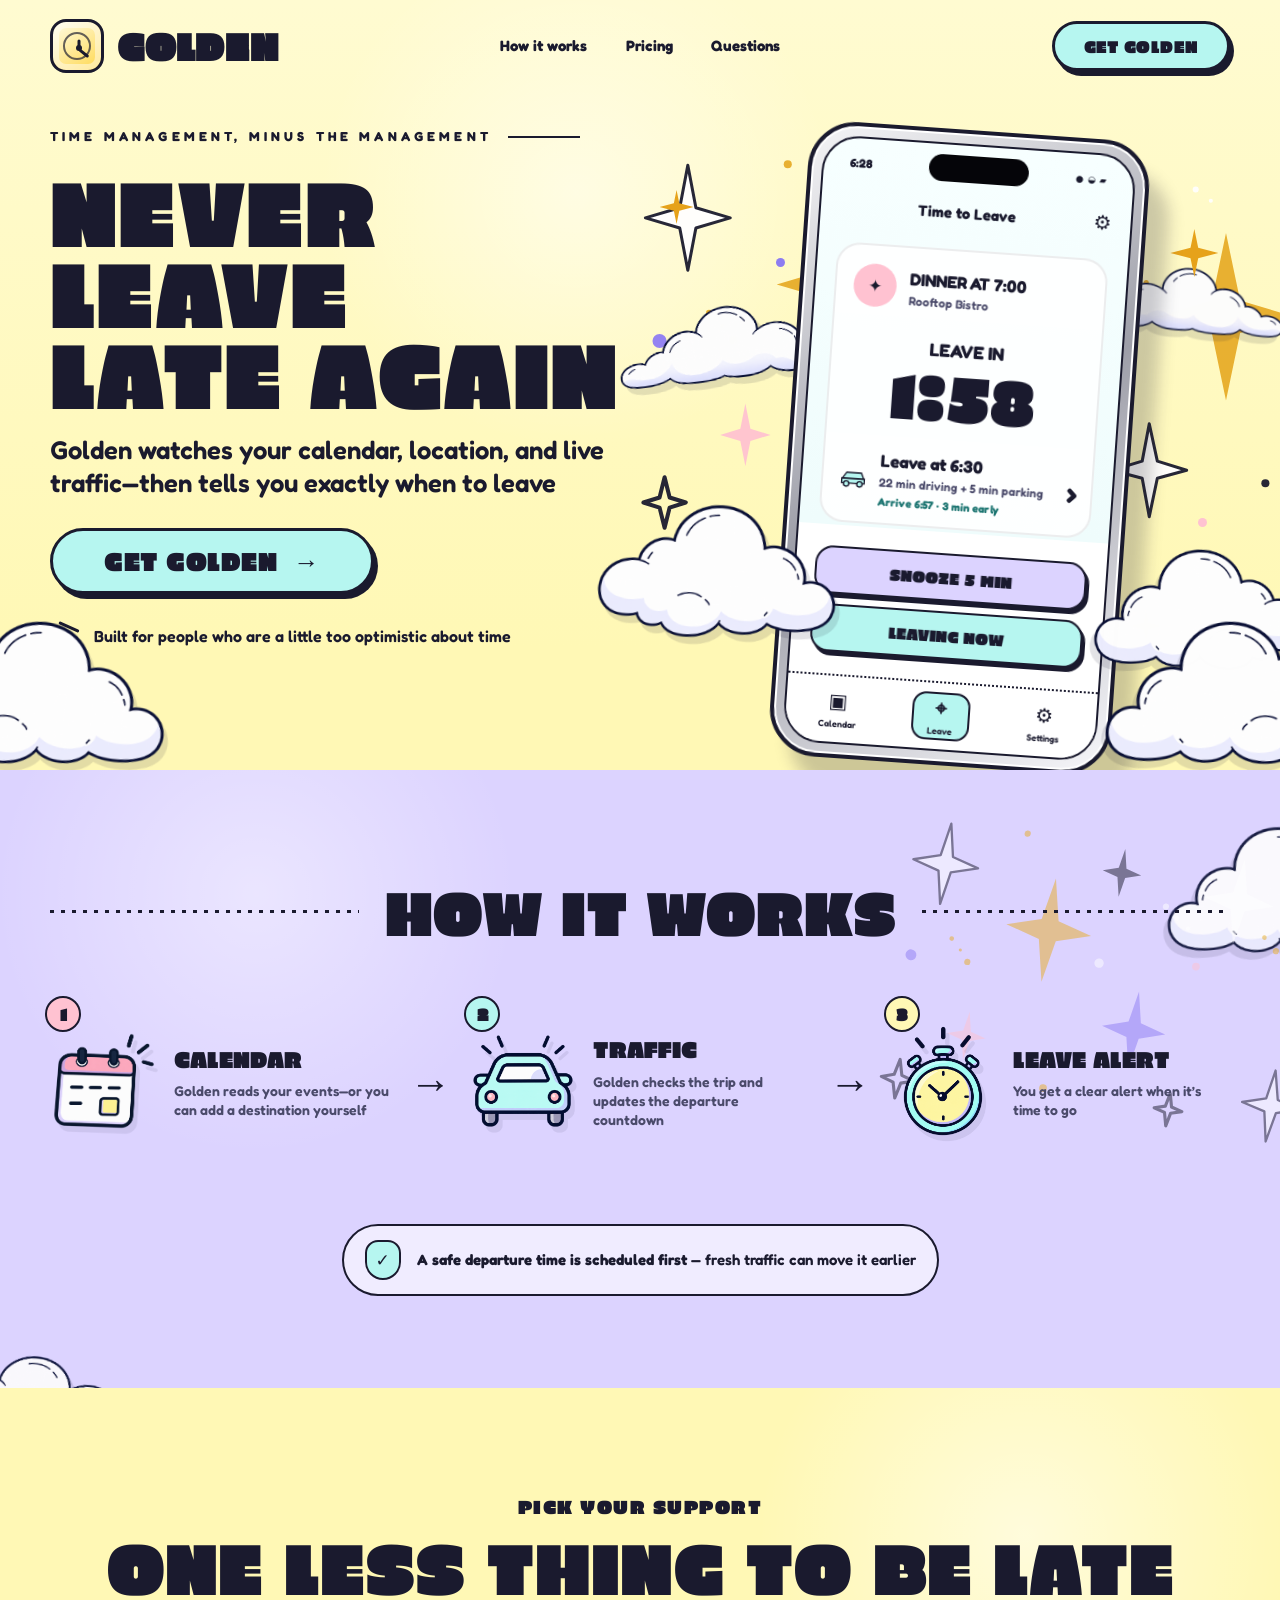
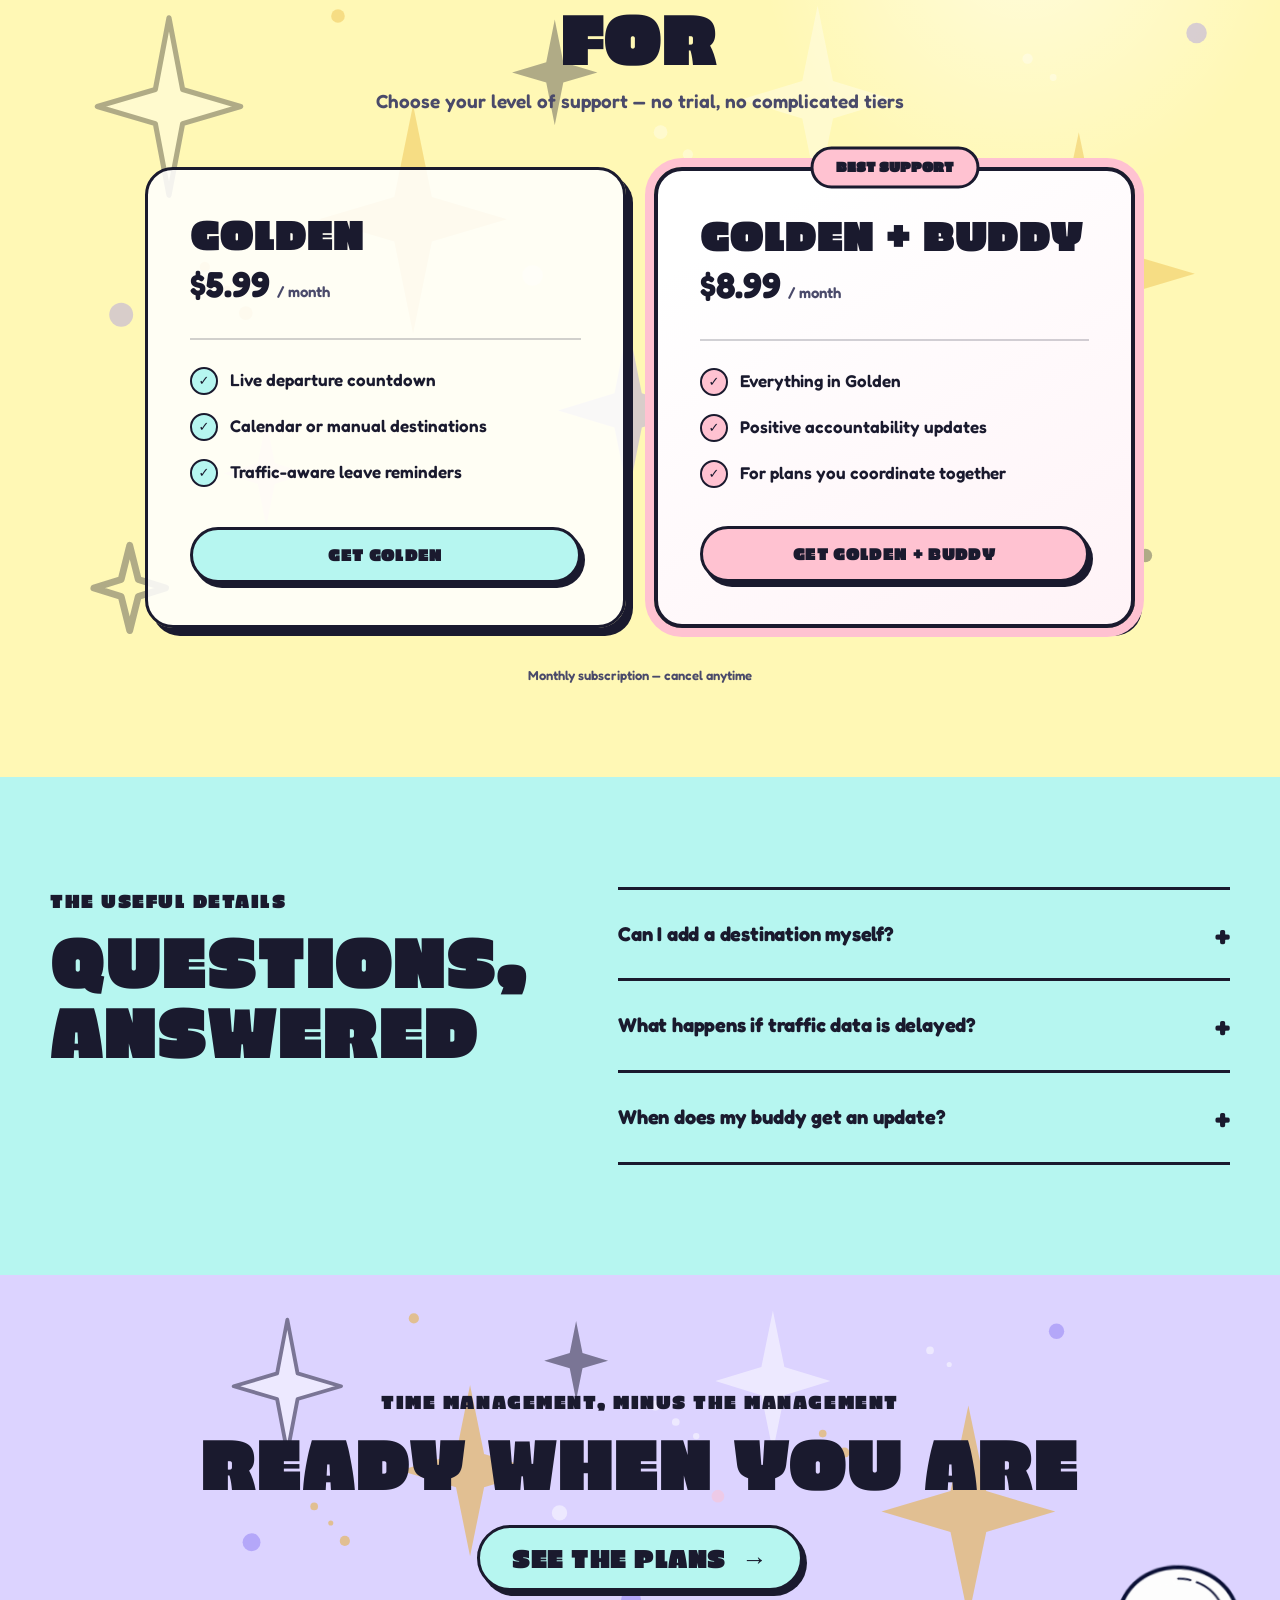
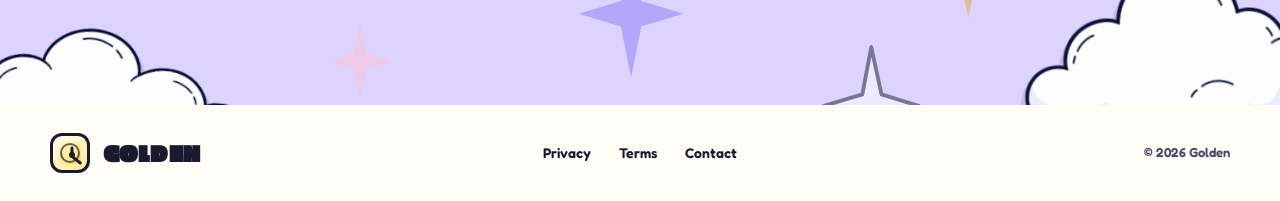
==== golden/index.html @ fe2db20f "Add demonstrative arrival estimates" ====
<!doctype html>
<html lang="en">
  <head>
    <meta charset="UTF-8" />
    <meta name="viewport" content="width=device-width, initial-scale=1" />
    <meta
      name="description"
      content="Golden watches your calendar, location, and live traffic—then tells you exactly when to leave"
    />
    <meta name="theme-color" content="#fff8b5" />
    <meta property="og:title" content="Golden — Never leave late again" />
    <meta
      property="og:description"
      content="A live departure countdown for people who are a little too optimistic about time"
    />
    <title>Golden — Never leave late again</title>

    <link rel="preconnect" href="https://fonts.googleapis.com" />
    <link rel="preconnect" href="https://fonts.gstatic.com" crossorigin />
    <link
      href="https://fonts.googleapis.com/css2?family=Erica+One&amp;family=Fredoka:wght@500;600;700&amp;display=swap"
      rel="stylesheet"
    />
    <link rel="stylesheet" href="styles.css?v=7" />
  </head>

  <body>
    <a class="skip-link" href="#main">Skip to content</a>

    <header class="hero" id="top">
      <nav class="nav shell" aria-label="Primary navigation">
        <a class="brand" href="#top" aria-label="Golden home">
          <span class="brand-mark" aria-hidden="true">
            <span class="brand-hand brand-hand--hour"></span>
            <span class="brand-hand brand-hand--minute"></span>
            <span class="brand-pin"></span>
          </span>
          <span>Golden</span>
        </a>

        <div class="nav-links">
          <a href="#how">How it works</a>
          <a href="#pricing">Pricing</a>
          <a href="#questions">Questions</a>
        </div>

        <a class="button button--small button--mint" href="#pricing">Get Golden</a>
      </nav>

      <div class="hero-layout shell">
        <div class="hero-copy">
          <p class="eyebrow"><span>Time management, minus the management</span></p>
          <h1>Never leave<br />late again</h1>
          <p class="hero-deck">
            Golden watches your calendar, location, and live traffic—then tells you exactly when to leave
          </p>
          <a class="button button--hero button--mint" href="#pricing">
            Get Golden <span aria-hidden="true">→</span>
          </a>
          <p class="hero-note">
            Built for people who are a little too optimistic about time
          </p>
        </div>

        <div class="phone-stage" aria-label="Golden departure countdown preview">
          <img class="sparkle-art sparkle-art--hero" src="assets/golden-sparkles.svg" alt="" aria-hidden="true" />
          <span class="spark spark--one" aria-hidden="true"></span>
          <span class="spark spark--two" aria-hidden="true"></span>
          <span class="spark spark--three" aria-hidden="true"></span>
          <span class="spark spark--four" aria-hidden="true"></span>
          <span class="dot dot--one" aria-hidden="true"></span>
          <span class="dot dot--two" aria-hidden="true"></span>

          <img class="cloud-art cloud-art--behind-left" src="assets/mock-cloud-wide.png" alt="" aria-hidden="true" />
          <img class="cloud-art cloud-art--behind-right" src="assets/mock-cloud-wide.png" alt="" aria-hidden="true" />

          <div class="phone">
            <div class="phone-float">
              <div class="phone-shell">
              <div class="phone-screen">
                <div class="dynamic-island" aria-hidden="true"></div>
                <div class="status-row">
                  <span>6:28</span>
                  <span class="status-icons" aria-hidden="true">● ◒ ▰</span>
                </div>
                <div class="app-title-row">
                  <span></span>
                  <strong>Time to Leave</strong>
                  <span class="gear" aria-hidden="true">⚙</span>
                </div>

                <div class="event-row">
                  <span class="event-icon" aria-hidden="true">✦</span>
                  <span>
                    <strong>Dinner at 7:00</strong>
                    <small>Rooftop Bistro</small>
                  </span>
                </div>

                <div class="countdown">
                  <span>Leave in</span>
                  <strong data-countdown aria-label="2 minutes remaining">2:00</strong>
                </div>

                <div class="traffic-row">
                  <svg viewBox="0 0 48 32" aria-hidden="true">
                    <path d="M8 18h32l-4-9H14l-6 9Z" />
                    <path d="M7 18h34v7H7z" />
                    <circle cx="14" cy="26" r="4" />
                    <circle cx="34" cy="26" r="4" />
                  </svg>
                  <span>
                    <strong>Leave at 6:30</strong>
                    <small>22 min driving + 5 min parking</small>
                    <em>Arrive 6:57 · 3 min early</em>
                  </span>
                  <b aria-hidden="true">›</b>
                </div>

                <button class="phone-action phone-action--lavender" type="button">Snooze 5 min</button>
                <button class="phone-action phone-action--mint" type="button">Leaving now</button>

                <div class="app-tabs" aria-hidden="true">
                  <span>▣<small>Calendar</small></span>
                  <span class="active">⌖<small>Leave</small></span>
                  <span>⚙<small>Settings</small></span>
                </div>
              </div>
            </div>
            </div>
          </div>

          <img class="cloud-art cloud-art--front-left" src="assets/mock-cloud-puffy.png" alt="" aria-hidden="true" />
          <img class="cloud-art cloud-art--front-right" src="assets/mock-cloud-puffy.png" alt="" aria-hidden="true" />
        </div>
      </div>

      <img class="cloud-art cloud-art--hero-edge-left" src="assets/mock-cloud-puffy.png" alt="" aria-hidden="true" />
      <img class="cloud-art cloud-art--hero-edge-right" src="assets/mock-cloud-puffy.png" alt="" aria-hidden="true" />
      <img class="cloud-bank cloud-bank--hero" src="assets/mock-cloud-bank.png" alt="" aria-hidden="true" />
    </header>

    <main id="main">
      <section class="how" id="how" aria-labelledby="how-title">
        <img class="sparkle-art sparkle-art--how" src="assets/golden-sparkles.svg" alt="" aria-hidden="true" />
        <img class="cloud-art cloud-art--how-left" src="assets/mock-cloud-wide.png" alt="" aria-hidden="true" />
        <img class="cloud-art cloud-art--how-right" src="assets/mock-cloud-puffy.png" alt="" aria-hidden="true" />
        <div class="shell">
          <div class="section-heading">
            <span class="rule"></span>
            <h2 id="how-title">How it works</h2>
            <span class="rule"></span>
          </div>

          <div class="timeline">
            <article class="timeline-step">
              <span class="step-number step-number--pink">1</span>
              <img class="step-icon" src="assets/how-calendar.png" alt="" aria-hidden="true" />
              <div>
                <h3>Calendar</h3>
                <p>Golden reads your events—or you can add a destination yourself</p>
              </div>
            </article>

            <span class="timeline-arrow" aria-hidden="true">→</span>

            <article class="timeline-step">
              <span class="step-number step-number--mint">2</span>
              <img class="step-icon" src="assets/how-traffic.png" alt="" aria-hidden="true" />
              <div>
                <h3>Traffic</h3>
                <p>Golden checks the trip and updates the departure countdown</p>
              </div>
            </article>

            <span class="timeline-arrow" aria-hidden="true">→</span>

            <article class="timeline-step">
              <span class="step-number step-number--yellow">3</span>
              <img class="step-icon" src="assets/how-leave-alert.png" alt="" aria-hidden="true" />
              <div>
                <h3>Leave alert</h3>
                <p>You get a clear alert when it’s time to go</p>
              </div>
            </article>
          </div>

          <div class="safety-note">
            <span class="shield" aria-hidden="true">✓</span>
            <p><strong>A safe departure time is scheduled first</strong> — fresh traffic can move it earlier</p>
          </div>
        </div>
      </section>

      <section class="pricing" id="pricing" aria-labelledby="pricing-title">
        <img class="sparkle-art sparkle-art--pricing" src="assets/golden-sparkles.svg" alt="" aria-hidden="true" />
        <div class="shell">
          <p class="section-kicker">Pick your support</p>
          <h2 id="pricing-title">One less thing to be late for</h2>
          <p class="pricing-intro">Choose your level of support — no trial, no complicated tiers</p>

          <div class="plans">
            <article class="plan">
              <div>
                <p class="plan-name">Golden</p>
                <p class="plan-price"><strong>$5.99</strong><span>/ month</span></p>
              </div>
              <ul>
                <li><span>✓</span>Live departure countdown</li>
                <li><span>✓</span>Calendar or manual destinations</li>
                <li><span>✓</span>Traffic-aware leave reminders</li>
              </ul>
              <a
                class="button button--plan"
                href="https://pay.rev.cat/iuofkfysnglvqzpz/?package_id=golden_monthly&amp;hide_back_button=true"
                target="_blank"
                rel="noopener noreferrer"
              >Get Golden</a>
            </article>

            <article class="plan plan--buddy">
              <span class="plan-badge">Best support</span>
              <div>
                <p class="plan-name">Golden + Buddy</p>
                <p class="plan-price"><strong>$8.99</strong><span>/ month</span></p>
              </div>
              <ul>
                <li><span>✓</span>Everything in Golden</li>
                <li><span>✓</span>Positive accountability updates</li>
                <li><span>✓</span>For plans you coordinate together</li>
              </ul>
              <a
                class="button button--plan button--pink"
                href="https://pay.rev.cat/iuofkfysnglvqzpz/?package_id=buddy_monthly&amp;hide_back_button=true"
                target="_blank"
                rel="noopener noreferrer"
              >Get Golden + Buddy</a>
            </article>
          </div>

          <p class="billing-note">Monthly subscription — cancel anytime</p>
        </div>
      </section>

      <section class="questions" id="questions" aria-labelledby="questions-title">
        <div class="shell questions-layout">
          <div>
            <p class="section-kicker">The useful details</p>
            <h2 id="questions-title">Questions, answered</h2>
          </div>
          <div class="faq-list">
            <details>
              <summary>Can I add a destination myself?<span>+</span></summary>
              <p>Yes — use a calendar event or enter your next destination manually</p>
            </details>
            <details>
              <summary>What happens if traffic data is delayed?<span>+</span></summary>
              <p>Golden schedules a safe departure time first, then moves it earlier when fresher traffic calls for more time</p>
            </details>
            <details>
              <summary>When does my buddy get an update?<span>+</span></summary>
              <p>Buddy updates are designed for plans you’re coordinating together—not every solo trip on your calendar</p>
            </details>
          </div>
        </div>
      </section>

      <section class="final-cta" aria-labelledby="final-title">
        <img class="sparkle-art sparkle-art--cta" src="assets/golden-sparkles.svg" alt="" aria-hidden="true" />
        <img class="cloud-art cloud-art--cta-left" src="assets/mock-cloud-wide.png" alt="" aria-hidden="true" />
        <img class="cloud-art cloud-art--cta-right" src="assets/mock-cloud-puffy.png" alt="" aria-hidden="true" />
        <div class="shell final-cta-inner">
          <p class="section-kicker">Time management, minus the management</p>
          <h2 id="final-title">Ready when you are</h2>
          <a class="button button--hero button--mint" href="#pricing">See the plans <span aria-hidden="true">→</span></a>
        </div>
      </section>
    </main>

    <footer>
      <div class="shell footer-row">
        <a class="brand brand--footer" href="#top" aria-label="Golden home">
          <span class="brand-mark" aria-hidden="true">
            <span class="brand-hand brand-hand--hour"></span>
            <span class="brand-hand brand-hand--minute"></span>
            <span class="brand-pin"></span>
          </span>
          <span>Golden</span>
        </a>
        <div class="footer-links">
          <a href="https://golden-api-production-1f42.up.railway.app/privacy">Privacy</a>
          <a href="https://golden-api-production-1f42.up.railway.app/terms">Terms</a>
          <a href="mailto:hello@kijuki.com">Contact</a>
        </div>
        <p>© 2026 Golden</p>
      </div>
    </footer>
    <script>
      (() => {
        const countdown = document.querySelector("[data-countdown]")
        const reducedMotion = window.matchMedia("(prefers-reduced-motion: reduce)")

        if (!countdown) return

        let remainingSeconds = 120
        let countdownInterval

        const renderCountdown = () => {
          const minutes = Math.floor(remainingSeconds / 60)
          const seconds = remainingSeconds % 60
          countdown.textContent = `${minutes}:${String(seconds).padStart(2, "0")}`
          countdown.setAttribute("aria-label", `${minutes} minutes and ${seconds} seconds remaining`)
        }

        const tick = () => {
          remainingSeconds = remainingSeconds <= 112 ? 120 : remainingSeconds - 1
          countdown.classList.remove("is-ticking")
          renderCountdown()
          void countdown.offsetWidth
          countdown.classList.add("is-ticking")
        }

        const startCountdown = () => {
          window.clearInterval(countdownInterval)
          remainingSeconds = 120
          renderCountdown()
          if (!reducedMotion.matches) countdownInterval = window.setInterval(tick, 1000)
        }

        reducedMotion.addEventListener("change", startCountdown)
        document.addEventListener("visibilitychange", () => {
          if (!document.hidden) startCountdown()
        })
        startCountdown()
      })()
    </script>
  </body>
</html>
---- golden/styles.css ----
:root {
  --ink: #1a1a2e;
  --ink-soft: #4a4a6a;
  --yellow: #fff8b5;
  --lavender: #dcd3ff;
  --mint: #b6f6f0;
  --pink: #ffc2d1;
  --paper: #fffdf5;
  --white: #ffffff;
  --border: 3px solid var(--ink);
  --shadow: 7px 8px 0 var(--ink);
  --shadow-small: 4px 5px 0 var(--ink);
  --display: "Erica One", sans-serif;
  --body: "Fredoka", system-ui, -apple-system, BlinkMacSystemFont, "Segoe UI", sans-serif;
  --shell: min(1180px, calc(100% - 40px));
}

* {
  box-sizing: border-box;
}

html {
  scroll-behavior: smooth;
}

body {
  margin: 0;
  color: var(--ink);
  background: var(--paper);
  font-family: var(--body);
  font-size: 17px;
  font-weight: 600;
  line-height: 1.45;
  overflow-x: hidden;
}

a {
  color: inherit;
  text-decoration: none;
}

button,
a {
  -webkit-tap-highlight-color: transparent;
}

.shell {
  width: var(--shell);
  margin-inline: auto;
}

.skip-link {
  position: fixed;
  z-index: 100;
  top: 10px;
  left: 10px;
  padding: 10px 14px;
  border: var(--border);
  border-radius: 12px;
  background: var(--white);
  transform: translateY(-180%);
}

.skip-link:focus {
  transform: translateY(0);
}

.hero {
  position: relative;
  min-height: 760px;
  overflow: hidden;
  background:
    radial-gradient(circle at 45% 25%, rgba(255, 255, 255, 0.48), transparent 28%),
    linear-gradient(180deg, #fffbd1 0%, var(--yellow) 84%);
}

.nav {
  position: relative;
  z-index: 20;
  display: grid;
  grid-template-columns: 1fr auto 1fr;
  align-items: center;
  gap: 28px;
  min-height: 92px;
}

.brand {
  display: inline-flex;
  align-items: center;
  gap: 13px;
  width: fit-content;
  font-family: var(--display);
  font-size: clamp(25px, 3vw, 38px);
  line-height: 1;
  letter-spacing: 0.02em;
  text-transform: uppercase;
}

.brand-mark {
  position: relative;
  display: inline-block;
  width: 54px;
  height: 54px;
  flex: 0 0 auto;
  border: var(--border);
  border-radius: 16px;
  background: linear-gradient(145deg, #fffbe0 5%, #ffd954 95%);
  box-shadow: inset 0 0 0 6px rgba(255, 255, 255, 0.45);
}

.brand-mark::after {
  content: "";
  position: absolute;
  inset: 10px;
  border: 2px solid rgba(26, 26, 46, 0.68);
  border-radius: 50%;
}

.brand-hand {
  position: absolute;
  z-index: 2;
  left: 26px;
  top: 26px;
  height: 3px;
  border-radius: 999px;
  background: var(--ink);
  transform-origin: 0 50%;
}

.brand-hand--hour {
  width: 10px;
  transform: rotate(-90deg);
}

.brand-hand--minute {
  width: 12px;
  transform: rotate(38deg);
}

.brand-pin {
  position: absolute;
  z-index: 3;
  left: 23px;
  top: 23px;
  width: 6px;
  height: 6px;
  border-radius: 50%;
  background: var(--ink);
}

.nav-links {
  display: flex;
  gap: clamp(20px, 3vw, 42px);
  font-size: 15px;
  font-weight: 700;
}

.nav-links a {
  position: relative;
}

.nav-links a::after {
  content: "";
  position: absolute;
  left: 0;
  right: 100%;
  bottom: -5px;
  height: 3px;
  background: var(--ink);
  transition: right 180ms ease;
}

.nav-links a:hover::after,
.nav-links a:focus-visible::after {
  right: 0;
}

.nav > .button {
  justify-self: end;
}

.button {
  display: inline-flex;
  align-items: center;
  justify-content: center;
  gap: 16px;
  border: var(--border);
  border-radius: 999px;
  box-shadow: var(--shadow-small);
  font-family: var(--display);
  font-weight: 400;
  letter-spacing: 0.02em;
  line-height: 1;
  text-align: center;
  text-transform: uppercase;
  transition: transform 160ms ease, box-shadow 160ms ease;
}

.button span[aria-hidden="true"] {
  display: inline-block;
  transition: translate 180ms ease;
}

.button:hover,
.button:focus-visible {
  transform: translate(3px, 3px);
  box-shadow: 1px 2px 0 var(--ink);
}

.button:hover span[aria-hidden="true"],
.button:focus-visible span[aria-hidden="true"] {
  translate: 4px 0;
}

.button--small {
  min-width: 178px;
  min-height: 50px;
  padding: 12px 22px;
  font-size: 17px;
}

.button--hero {
  min-width: 324px;
  min-height: 66px;
  padding: 17px 32px;
  font-size: clamp(20px, 2vw, 27px);
}

.button--mint {
  background: var(--mint);
}

.hero-layout {
  position: relative;
  z-index: 5;
  display: grid;
  grid-template-columns: minmax(0, 0.94fr) minmax(430px, 0.96fr);
  align-items: center;
  gap: 28px;
  min-height: 620px;
  padding-block: 20px 88px;
}

.hero-copy {
  position: relative;
  z-index: 4;
  padding-bottom: 20px;
}

.eyebrow {
  display: flex;
  align-items: center;
  gap: 16px;
  margin: 0 0 23px;
  font-size: 13px;
  font-weight: 700;
  letter-spacing: 0.32em;
  text-transform: uppercase;
}

.eyebrow::after {
  content: "";
  width: 72px;
  height: 2px;
  background: var(--ink);
}

h1,
h2,
h3,
p {
  margin-top: 0;
}

h1,
h2,
.section-kicker,
.plan-name {
  font-family: var(--display);
  font-weight: 400;
  text-transform: uppercase;
}

h1 {
  max-width: 700px;
  margin-bottom: 22px;
  font-size: clamp(61px, 7.2vw, 102px);
  letter-spacing: 0.005em;
  line-height: 0.88;
}

.hero-deck {
  max-width: 560px;
  margin-bottom: 28px;
  font-size: clamp(19px, 2vw, 27px);
  line-height: 1.28;
}

.hero-note {
  position: relative;
  max-width: 460px;
  margin: 32px 0 0 44px;
  font-size: 16px;
  line-height: 1.3;
}

.hero-note::before,
.hero-note::after {
  content: "";
  position: absolute;
  left: -37px;
  width: 22px;
  height: 3px;
  border-radius: 999px;
  background: var(--ink);
  transform-origin: right center;
}

.hero-note::before {
  top: 4px;
  transform: rotate(24deg);
}

.hero-note::after {
  top: 17px;
  transform: rotate(-8deg);
}

.phone-stage {
  position: relative;
  align-self: stretch;
  min-height: 570px;
}

.cloud-art,
.sparkle-art {
  position: absolute;
  display: block;
  height: auto;
  pointer-events: none;
  user-select: none;
}

.cloud-art {
  z-index: 3;
  filter: drop-shadow(5px 7px 0 rgba(26, 26, 46, 0.12));
}

.sparkle-art {
  z-index: 2;
}

.sparkle-art--hero {
  inset: 18px -100px auto -45px;
  width: calc(100% + 145px);
  opacity: 0.94;
}

.cloud-art--behind-left {
  top: 170px;
  left: -7%;
  width: 235px;
  transform: rotate(-7deg);
  animation: cloud-sweep-left 10s cubic-bezier(0.45, 0, 0.55, 1) -1s infinite;
}

.cloud-art--behind-right {
  top: 135px;
  right: -11%;
  width: 205px;
  transform: scaleX(-1) rotate(-5deg);
  animation: cloud-sweep-right 12s cubic-bezier(0.45, 0, 0.55, 1) -6s infinite;
}

.cloud-art--front-left {
  z-index: 11;
  bottom: 18px;
  left: -12%;
  width: 280px;
  transform: rotate(4deg);
  animation: cloud-sweep-front-left 9s cubic-bezier(0.45, 0, 0.55, 1) -3s infinite;
}

.cloud-art--front-right {
  z-index: 11;
  right: -17%;
  bottom: -12px;
  width: 255px;
  transform: scaleX(-1) rotate(3deg);
  animation: cloud-sweep-front-right 11s cubic-bezier(0.45, 0, 0.55, 1) -8s infinite;
}

.cloud-art--hero-edge-left,
.cloud-art--hero-edge-right {
  z-index: 7;
  bottom: -24px;
  width: 305px;
}

.cloud-art--hero-edge-left {
  left: -115px;
  transform: rotate(6deg);
  animation: cloud-edge-in-left 13s cubic-bezier(0.45, 0, 0.55, 1) -4s infinite;
}

.cloud-art--hero-edge-right {
  right: -105px;
  transform: scaleX(-1) rotate(5deg);
  animation: cloud-edge-in-right 15s cubic-bezier(0.45, 0, 0.55, 1) -10s infinite;
}

.phone {
  --phone-scroll-rotate: -4deg;
  --phone-scroll-y: -52px;
  --phone-scroll-scale: 0.965;
  position: absolute;
  z-index: 8;
  top: 18px;
  left: 50%;
  width: 342px;
  transform: translateX(-44%) rotate(4deg);
}

.phone-float {
  transform-origin: 50% 55%;
}

.phone-shell {
  padding: 10px;
  border: 4px solid var(--ink);
  border-radius: 48px;
  background: linear-gradient(145deg, #f5f5f7, #9d9ea8 50%, #f7f7fa);
  box-shadow: inset 0 0 0 2px #fff, 22px 30px 16px rgba(26, 26, 46, 0.22);
}

.phone-screen {
  position: relative;
  min-height: 608px;
  overflow: hidden;
  border: 2px solid var(--ink);
  border-radius: 37px;
  background: linear-gradient(#f7ffff 0%, #effcfc 64%, #fff 64%);
  padding: 16px 19px 0;
}

.dynamic-island {
  position: absolute;
  z-index: 4;
  top: 10px;
  left: 50%;
  width: 100px;
  height: 27px;
  border-radius: 999px;
  background: #050509;
  transform: translateX(-50%);
}

.status-row,
.app-title-row,
.event-row,
.traffic-row,
.app-tabs {
  display: flex;
  align-items: center;
}

.status-row {
  justify-content: space-between;
  padding: 0 7px 20px;
  font-size: 12px;
  font-weight: 700;
}

.status-icons {
  font-size: 9px;
  letter-spacing: 1px;
}

.app-title-row {
  justify-content: space-between;
  padding-bottom: 22px;
  font-size: 15px;
}

.gear {
  font-size: 20px;
}

.event-row {
  gap: 13px;
  padding: 18px 17px 8px;
  border: 2px solid rgba(26, 26, 46, 0.08);
  border-bottom: 0;
  border-radius: 24px 24px 0 0;
  background: rgba(255, 255, 255, 0.88);
}

.event-icon {
  display: grid;
  width: 43px;
  height: 43px;
  flex: 0 0 auto;
  place-items: center;
  border-radius: 50%;
  background: var(--pink);
}

.event-row strong,
.event-row small,
.traffic-row strong,
.traffic-row small,
.traffic-row em {
  display: block;
}

.event-row strong {
  font-size: 17px;
  text-transform: uppercase;
}

.event-row small,
.traffic-row small {
  color: var(--ink-soft);
  font-size: 12px;
}

.traffic-row em {
  margin-top: 3px;
  color: #19736f;
  font-size: 11px;
  font-style: normal;
  font-weight: 700;
  letter-spacing: 0.01em;
}

.countdown {
  padding: 17px 18px 12px;
  border-inline: 2px solid rgba(26, 26, 46, 0.08);
  background: rgba(255, 255, 255, 0.88);
  text-align: center;
}

.countdown span,
.countdown strong {
  display: block;
  text-transform: uppercase;
}

.countdown span {
  font-size: 18px;
  font-weight: 700;
}

.countdown strong {
  font-family: var(--display);
  font-size: 65px;
  font-weight: 400;
  line-height: 1;
  font-variant-numeric: tabular-nums;
  transform-origin: center;
}

.traffic-row {
  gap: 10px;
  margin-bottom: 14px;
  padding: 13px 14px;
  border: 2px solid rgba(26, 26, 46, 0.08);
  border-top: 0;
  border-radius: 0 0 24px 24px;
  background: rgba(255, 255, 255, 0.88);
}

.traffic-row svg {
  width: 32px;
  fill: var(--mint);
  stroke: var(--ink);
  stroke-width: 2;
}

.traffic-row span {
  flex: 1;
}

.traffic-row b {
  font-size: 29px;
  line-height: 1;
}

.phone-action {
  width: 100%;
  min-height: 48px;
  margin-top: 10px;
  border: 2px solid var(--ink);
  border-radius: 18px;
  box-shadow: 3px 4px 0 var(--ink);
  color: var(--ink);
  font-family: var(--display);
  font-size: 16px;
  text-transform: uppercase;
}

.phone-action--lavender {
  background: var(--lavender);
}

.phone-action--mint {
  background: var(--mint);
}

.app-tabs {
  position: absolute;
  right: 0;
  bottom: 0;
  left: 0;
  justify-content: space-around;
  min-height: 68px;
  border-top: 2px dotted var(--ink);
  background: var(--white);
}

.app-tabs span {
  display: grid;
  min-width: 58px;
  min-height: 48px;
  place-items: center;
  border: 2px solid transparent;
  border-radius: 14px;
  font-size: 20px;
}

.app-tabs span.active {
  border-color: var(--ink);
  background: var(--mint);
}

.app-tabs small {
  display: block;
  font-size: 9px;
}

.cloud {
  --cloud-scale: 1;
  position: absolute;
  z-index: 3;
  width: calc(168px * var(--cloud-scale));
  height: calc(61px * var(--cloud-scale));
  border: var(--border);
  border-radius: 999px;
  background: var(--white);
  box-shadow: inset 0 -7px 0 rgba(220, 211, 255, 0.25);
}

.cloud::before,
.cloud::after {
  content: "";
  position: absolute;
  border: var(--border);
  border-bottom: 0;
  border-radius: 999px 999px 0 0;
  background: var(--white);
}

.cloud::before {
  left: 18%;
  top: -56%;
  width: 44%;
  height: 72%;
}

.cloud::after {
  right: 13%;
  top: -38%;
  width: 35%;
  height: 54%;
}

.cloud--behind-left {
  --cloud-scale: 0.84;
  top: 190px;
  left: 3%;
  transform: rotate(-4deg);
}

.cloud--behind-right {
  --cloud-scale: 0.72;
  top: 143px;
  right: -6%;
  transform: rotate(6deg);
}

.cloud--front-left {
  --cloud-scale: 1.17;
  z-index: 11;
  bottom: 50px;
  left: -10%;
  transform: rotate(3deg);
}

.cloud--front-right {
  --cloud-scale: 0.95;
  z-index: 11;
  right: -9%;
  bottom: 13px;
  transform: rotate(-4deg);
}

.spark {
  position: absolute;
  z-index: 4;
  width: 34px;
  aspect-ratio: 1;
  background: #e6a21a;
  clip-path: polygon(50% 0, 58% 39%, 100% 50%, 58% 61%, 50% 100%, 42% 61%, 0 50%, 42% 39%);
  animation: twinkle 3.5s ease-in-out infinite;
}

.spark--one {
  top: 78px;
  left: 2%;
}

.spark--two {
  top: 117px;
  right: 2%;
  width: 48px;
  animation-delay: -1.1s;
}

.spark--three {
  right: 12%;
  bottom: 42px;
  width: 28px;
  animation-delay: -2s;
}

.spark--four {
  bottom: 116px;
  left: 10%;
  width: 20px;
  background: var(--lavender);
  animation-delay: -0.4s;
}

.dot {
  position: absolute;
  z-index: 3;
  width: 9px;
  height: 9px;
  border-radius: 50%;
  background: #8d7cf1;
}

.dot--one {
  top: 146px;
  left: 22%;
}

.dot--two {
  right: 4%;
  bottom: 155px;
  background: var(--pink);
}

.cloud-bank {
  position: absolute;
  z-index: 4;
  right: -5%;
  bottom: -74px;
  width: 110%;
  height: 176px;
  object-fit: cover;
  object-position: top center;
  pointer-events: none;
  user-select: none;
  animation: cloud-bank-swell 18s cubic-bezier(0.45, 0, 0.55, 1) -7s infinite;
}

.how {
  position: relative;
  padding: 110px 0 92px;
  overflow: hidden;
  background:
    radial-gradient(circle at 20% 20%, rgba(255, 255, 255, 0.42), transparent 23%),
    var(--lavender);
}

.how > .shell,
.pricing > .shell,
.questions > .shell {
  position: relative;
  z-index: 3;
}

.sparkle-art--how {
  top: 55px;
  right: -145px;
  width: 560px;
  opacity: 0.5;
  transform: rotate(8deg);
}

.cloud-art--how-left,
.cloud-art--how-right {
  z-index: 1;
  width: 270px;
  opacity: 0.92;
}

.cloud-art--how-left {
  bottom: -75px;
  left: -105px;
  transform: rotate(5deg);
  animation: cloud-sweep-left 16s cubic-bezier(0.45, 0, 0.55, 1) -10s infinite;
}

.cloud-art--how-right {
  top: 30px;
  right: -135px;
  transform: scaleX(-1) rotate(5deg);
  animation: cloud-sweep-right 14s cubic-bezier(0.45, 0, 0.55, 1) -4s infinite;
}

.section-heading {
  display: grid;
  grid-template-columns: 1fr auto 1fr;
  align-items: center;
  gap: 26px;
  margin-bottom: 54px;
}

.section-heading h2 {
  margin: 0;
  font-size: clamp(38px, 5vw, 62px);
  line-height: 1;
}

.rule {
  height: 3px;
  background: repeating-linear-gradient(90deg, var(--ink) 0 4px, transparent 4px 11px);
}

.timeline {
  display: grid;
  grid-template-columns: 1fr auto 1fr auto 1fr;
  align-items: center;
  gap: 18px;
}

.timeline-step {
  position: relative;
  display: grid;
  grid-template-columns: 108px 1fr;
  align-items: center;
  gap: 16px;
  min-height: 170px;
}

.timeline-step h3 {
  margin: 0 0 7px;
  font-family: var(--display);
  font-size: 23px;
  font-weight: 400;
  text-transform: uppercase;
}

.timeline-step p {
  margin: 0;
  color: var(--ink-soft);
  font-size: 14px;
  line-height: 1.35;
}

.step-number {
  position: absolute;
  z-index: 2;
  top: 0;
  left: -5px;
  display: grid;
  width: 36px;
  height: 36px;
  place-items: center;
  border: 2px solid var(--ink);
  border-radius: 50%;
  font-family: var(--display);
}

.step-number--pink {
  background: var(--pink);
}

.step-number--mint {
  background: var(--mint);
}

.step-number--yellow {
  background: var(--yellow);
}

.step-icon {
  display: block;
  width: 108px;
  height: 118px;
  object-fit: contain;
  filter: drop-shadow(4px 6px 0 rgba(26, 26, 46, 0.08));
  transition: transform 220ms ease, filter 220ms ease;
}

.timeline-step:hover .step-icon {
  transform: translateY(-5px) rotate(-1.5deg);
  filter: drop-shadow(6px 9px 0 rgba(26,26,46,0.11));
}

.timeline-arrow {
  font-family: var(--display);
  font-size: 42px;
}

.safety-note {
  display: flex;
  align-items: center;
  justify-content: center;
  gap: 16px;
  width: fit-content;
  max-width: 760px;
  margin: 58px auto 0;
  padding: 14px 21px;
  border: 2px solid var(--ink);
  border-radius: 999px;
  background: rgba(255, 255, 255, 0.58);
}

.safety-note p {
  margin: 0;
  font-size: 15px;
}

.shield {
  display: grid;
  width: 36px;
  height: 40px;
  flex: 0 0 auto;
  place-items: center;
  border: 2px solid var(--ink);
  border-radius: 16px 16px 22px 22px;
  background: var(--mint);
}

.pricing {
  position: relative;
  padding: 105px 0 92px;
  background:
    radial-gradient(circle at 80% 15%, rgba(255, 255, 255, 0.52), transparent 20%),
    var(--yellow);
}

.sparkle-art--pricing {
  top: 170px;
  left: 50%;
  width: min(1240px, 96vw);
  opacity: 0.34;
  transform: translateX(-50%);
}

.section-kicker {
  margin-bottom: 10px;
  font-size: 19px;
  letter-spacing: 0.08em;
  text-align: center;
}

.pricing h2,
.questions h2,
.final-cta h2 {
  margin-bottom: 16px;
  font-size: clamp(42px, 5.6vw, 72px);
  line-height: 0.98;
}

.pricing h2,
.pricing-intro {
  text-align: center;
}

.pricing-intro {
  max-width: 620px;
  margin: 0 auto 52px;
  color: var(--ink-soft);
  font-size: 19px;
}

.plans {
  display: grid;
  grid-template-columns: repeat(2, minmax(0, 1fr));
  gap: 28px;
  max-width: 990px;
  margin-inline: auto;
}

.plan {
  position: relative;
  display: flex;
  flex-direction: column;
  min-height: 440px;
  padding: 42px;
  border: var(--border);
  border-radius: 28px;
  background: rgba(255, 255, 255, 0.86);
  box-shadow: var(--shadow);
  transition: transform 220ms ease, box-shadow 220ms ease;
}

.plan:hover {
  transform: translateY(-6px);
  box-shadow: 9px 12px 0 var(--ink);
}

.plan--buddy {
  border-width: 4px;
  background: linear-gradient(150deg, #fff 15%, #fff3f7 100%);
  box-shadow: 0 0 0 9px var(--pink), var(--shadow);
}

.plan-badge {
  position: absolute;
  top: 0;
  left: 50%;
  padding: 8px 23px;
  border: var(--border);
  border-radius: 999px;
  background: var(--pink);
  font-family: var(--display);
  font-size: 14px;
  text-transform: uppercase;
  transform: translate(-50%, -58%);
}

.plan-name {
  margin-bottom: 4px;
  font-size: clamp(28px, 3.3vw, 42px);
  line-height: 1;
}

.plan-price {
  display: flex;
  align-items: baseline;
  gap: 7px;
  margin-bottom: 28px;
}

.plan-price strong {
  font-size: 36px;
}

.plan-price span {
  color: var(--ink-soft);
  font-size: 15px;
}

.plan ul {
  display: grid;
  gap: 18px;
  margin: 0 0 38px;
  padding: 27px 0 0;
  border-top: 2px solid rgba(26, 26, 46, 0.2);
  list-style: none;
}

.plan li {
  display: flex;
  align-items: center;
  gap: 12px;
}

.plan li span {
  display: grid;
  width: 28px;
  height: 28px;
  flex: 0 0 auto;
  place-items: center;
  border: 2px solid var(--ink);
  border-radius: 50%;
  background: var(--mint);
  font-size: 13px;
}

.plan--buddy li span {
  background: var(--pink);
}

.button--plan {
  min-height: 56px;
  margin-top: auto;
  padding: 14px 18px;
  background: var(--mint);
  font-size: 17px;
}

.button--pink {
  background: var(--pink);
}

.billing-note {
  margin: 38px 0 0;
  color: var(--ink-soft);
  font-size: 13px;
  text-align: center;
}

.questions {
  padding: 110px 0;
  background: var(--mint);
}

.questions-layout {
  display: grid;
  grid-template-columns: 0.75fr 1.25fr;
  align-items: start;
  gap: 90px;
}

.questions .section-kicker {
  text-align: left;
}

.faq-list {
  border-top: var(--border);
}

.faq-list details {
  border-bottom: var(--border);
}

.faq-list summary {
  display: flex;
  align-items: center;
  justify-content: space-between;
  gap: 20px;
  padding: 25px 0;
  cursor: pointer;
  font-family: var(--body);
  font-size: 20px;
  font-weight: 700;
  letter-spacing: -0.01em;
  line-height: 1.25;
  list-style: none;
}

.faq-list summary::-webkit-details-marker {
  display: none;
}

.faq-list summary span {
  font-family: var(--body);
  font-size: 31px;
  transition: transform 180ms ease;
}

.faq-list details[open] summary span {
  transform: rotate(45deg);
}

.faq-list p {
  max-width: 650px;
  margin: -6px 0 25px;
  color: var(--ink-soft);
}

.faq-list details[open] p {
  animation: faq-answer-in 240ms ease-out both;
}

.final-cta {
  position: relative;
  min-height: 430px;
  overflow: hidden;
  background: var(--lavender);
}

.final-cta-inner {
  position: relative;
  z-index: 4;
  display: flex;
  min-height: 430px;
  flex-direction: column;
  align-items: center;
  justify-content: center;
  text-align: center;
}

.final-cta h2 {
  margin-bottom: 29px;
}

.sparkle-art--cta {
  top: 0;
  left: 50%;
  width: min(920px, 90vw);
  opacity: 0.5;
  transform: translateX(-50%);
}

.cloud-art--cta-left,
.cloud-art--cta-right {
  z-index: 2;
  bottom: -70px;
  width: 370px;
}

.cloud-art--cta-left {
  left: -100px;
  transform: rotate(5deg);
  animation: cloud-sweep-left 17s cubic-bezier(0.45, 0, 0.55, 1) -6s infinite;
}

.cloud-art--cta-right {
  right: -85px;
  transform: scaleX(-1) rotate(4deg);
  animation: cloud-sweep-right 15s cubic-bezier(0.45, 0, 0.55, 1) -11s infinite;
}

footer {
  padding: 28px 0;
  background: var(--paper);
}

.footer-row {
  display: grid;
  grid-template-columns: 1fr auto 1fr;
  align-items: center;
  gap: 24px;
}

.brand--footer {
  font-size: 23px;
}

.brand--footer .brand-mark {
  width: 40px;
  height: 40px;
  border-radius: 12px;
}

.brand--footer .brand-mark::after {
  inset: 7px;
}

.brand--footer .brand-hand {
  left: 19px;
  top: 19px;
}

.brand--footer .brand-pin {
  left: 16px;
  top: 16px;
}

.footer-links {
  display: flex;
  gap: 28px;
  font-size: 14px;
}

.footer-row > p {
  justify-self: end;
  margin: 0;
  color: var(--ink-soft);
  font-size: 13px;
}

@keyframes twinkle {
  0%, 100% {
    opacity: 0.45;
    transform: rotate(0deg) scale(0.78);
  }
  50% {
    opacity: 1;
    transform: rotate(25deg) scale(1.08);
  }
}

@keyframes cloud-sweep-left {
  0%, 100% {
    opacity: 0.28;
    translate: -82px 26px;
    scale: 0.88;
  }
  45%, 58% {
    opacity: 1;
    translate: 24px -17px;
    scale: 1.04;
  }
}

@keyframes cloud-sweep-right {
  0%, 100% {
    opacity: 0.3;
    translate: 88px 20px;
    scale: 0.9;
  }
  42%, 60% {
    opacity: 1;
    translate: -26px -19px;
    scale: 1.05;
  }
}

@keyframes cloud-sweep-front-left {
  0%, 100% {
    opacity: 0.5;
    translate: -112px 42px;
    scale: 0.9;
  }
  44%, 62% {
    opacity: 1;
    translate: 27px -23px;
    scale: 1.07;
  }
}

@keyframes cloud-sweep-front-right {
  0%, 100% {
    opacity: 0.5;
    translate: 118px 38px;
    scale: 0.91;
  }
  40%, 59% {
    opacity: 1;
    translate: -31px -21px;
    scale: 1.06;
  }
}

@keyframes cloud-edge-in-left {
  0%, 100% {
    opacity: 0.45;
    translate: -125px 35px;
    scale: 0.92;
  }
  46%, 63% {
    opacity: 1;
    translate: 18px -13px;
    scale: 1.04;
  }
}

@keyframes cloud-edge-in-right {
  0%, 100% {
    opacity: 0.45;
    translate: 130px 34px;
    scale: 0.92;
  }
  43%, 61% {
    opacity: 1;
    translate: -20px -15px;
    scale: 1.04;
  }
}

@keyframes cloud-bank-swell {
  0%, 100% {
    translate: -2.5% 12px;
    scale: 1 0.94;
  }
  48%, 60% {
    translate: 2.5% -10px;
    scale: 1.035 1.06;
  }
}

@keyframes hero-rise {
  from {
    opacity: 0;
    translate: 0 18px;
  }
  to {
    opacity: 1;
    translate: 0 0;
  }
}

@keyframes hero-phone-arrive {
  from {
    opacity: 0;
    translate: 0 22px;
  }
  to {
    opacity: 1;
    translate: 0 0;
  }
}

@keyframes phone-float {
  0%, 100% {
    translate: 0 0;
    rotate: 0deg;
  }
  50% {
    translate: 0 -11px;
    rotate: -0.45deg;
  }
}

@keyframes countdown-breathe {
  from { scale: 0.99; }
  to { scale: 1.015; }
}

@keyframes countdown-tick {
  0% {
    opacity: 0.35;
    translate: 0 -8px;
    scale: 1.035;
  }
  100% {
    opacity: 1;
    translate: 0 0;
    scale: 1;
  }
}

@keyframes phone-scroll-settle {
  from {
    translate: 0 0;
    rotate: 0deg;
    scale: 1;
  }
  to {
    translate: 0 var(--phone-scroll-y);
    rotate: var(--phone-scroll-rotate);
    scale: var(--phone-scroll-scale);
  }
}

@keyframes reveal-up {
  from {
    opacity: 0;
    translate: 0 30px;
  }
  to {
    opacity: 1;
    translate: 0 0;
  }
}

@keyframes reveal-left {
  from {
    opacity: 0;
    translate: -28px 12px;
  }
  to {
    opacity: 1;
    translate: 0 0;
  }
}

@keyframes reveal-right {
  from {
    opacity: 0;
    translate: 28px 12px;
  }
  to {
    opacity: 1;
    translate: 0 0;
  }
}

@keyframes faq-answer-in {
  from {
    opacity: 0;
    translate: 0 -7px;
  }
  to {
    opacity: 1;
    translate: 0 0;
  }
}

@media (prefers-reduced-motion: no-preference) {
  .nav,
  .hero-copy > *,
  .phone-shell {
    animation: hero-rise 640ms cubic-bezier(0.22, 1, 0.36, 1) both;
  }

  .nav { animation-delay: 40ms; }
  .hero-copy > :nth-child(1) { animation-delay: 100ms; }
  .hero-copy > :nth-child(2) { animation-delay: 170ms; }
  .hero-copy > :nth-child(3) { animation-delay: 240ms; }
  .hero-copy > :nth-child(4) { animation-delay: 310ms; }
  .hero-copy > :nth-child(5) { animation-delay: 380ms; }

  .phone-shell {
    animation-name: hero-phone-arrive;
    animation-delay: 210ms;
    animation-duration: 780ms;
  }

  .phone-float {
    animation: phone-float 4.8s ease-in-out 1.1s infinite;
    will-change: translate, rotate;
  }

  .countdown strong {
    animation: countdown-breathe 2.2s ease-in-out 1s infinite alternate;
    transform-origin: center;
  }

  .countdown strong.is-ticking {
    animation: countdown-tick 340ms cubic-bezier(0.22, 1, 0.36, 1);
  }
}

@supports (animation-timeline: scroll()) {
  @media (prefers-reduced-motion: no-preference) {
    .phone {
      animation: phone-scroll-settle 1ms linear both;
      animation-timeline: scroll(root block);
      animation-range: 0% 16%;
      will-change: translate, rotate, scale;
    }

    .section-heading,
    .safety-note,
    .pricing .section-kicker,
    .pricing h2,
    .pricing-intro,
    .questions-copy,
    .faq-list,
    .final-cta h2,
    .final-cta .button {
      animation: reveal-up 1ms linear both;
      animation-timeline: view();
      animation-range: entry 5% entry 55%;
    }

    .timeline-step,
    .plan:first-child {
      animation: reveal-left 1ms linear both;
      animation-timeline: view();
      animation-range: entry 5% entry 58%;
    }

    .timeline-step:nth-of-type(2),
    .plan:last-child {
      animation-name: reveal-right;
    }

    .timeline-step:nth-of-type(3) {
      animation-name: reveal-up;
    }
  }
}

@media (max-width: 980px) {
  .nav {
    grid-template-columns: 1fr auto;
  }

  .nav-links {
    display: none;
  }

  .hero-layout {
    grid-template-columns: 1fr 390px;
  }

  h1 {
    font-size: clamp(58px, 8vw, 76px);
  }

  .phone {
    width: 310px;
  }

  .phone-screen {
    min-height: 552px;
  }

  .timeline {
    grid-template-columns: 1fr;
    gap: 12px;
    max-width: 650px;
    margin-inline: auto;
  }

  .timeline-step {
    grid-template-columns: 105px 1fr;
  }

  .timeline-arrow {
    margin: -16px 0 -16px 31px;
    transform: rotate(90deg);
  }
}

@media (max-width: 760px) {
  :root {
    --shell: min(100% - 30px, 620px);
  }

  body {
    font-size: 16px;
  }

  .hero {
    min-height: auto;
  }

  .nav {
    min-height: 78px;
  }

  .brand {
    gap: 8px;
    font-size: 26px;
  }

  .brand-mark {
    width: 42px;
    height: 42px;
    border-radius: 13px;
  }

  .brand-mark::after {
    inset: 8px;
  }

  .brand-hand {
    left: 20px;
    top: 20px;
  }

  .brand-pin {
    left: 17px;
    top: 17px;
  }

  .button--small {
    min-width: 126px;
    min-height: 43px;
    padding: 10px 15px;
    font-size: 14px;
  }

  .hero-layout {
    grid-template-columns: 1fr;
    padding-top: 45px;
    padding-bottom: 75px;
  }

  .hero-copy {
    text-align: left;
  }

  .eyebrow {
    letter-spacing: 0.22em;
  }

  h1 {
    font-size: clamp(58px, 17vw, 84px);
  }

  .hero-deck {
    font-size: 20px;
  }

  .button--hero {
    width: calc(100% - 8px);
    min-width: 0;
  }

  .hero-note {
    margin-left: 39px;
  }

  .phone-stage {
    min-height: 630px;
  }

  .phone {
    --phone-scroll-rotate: -3deg;
    --phone-scroll-y: -30px;
    --phone-scroll-scale: 0.985;
    top: 42px;
    left: 50%;
    width: min(315px, 83vw);
    transform: translateX(-50%) rotate(3deg);
  }

  .cloud--behind-left {
    left: -13%;
  }

  .cloud--behind-right {
    right: -12%;
  }

  .cloud--front-left {
    left: -22%;
  }

  .cloud--front-right {
    right: -17%;
  }

  .how,
  .pricing,
  .questions {
    padding-block: 84px;
  }

  .section-heading {
    gap: 13px;
    margin-bottom: 40px;
  }

  .section-heading h2 {
    font-size: 39px;
    white-space: nowrap;
  }

  .timeline-step {
    min-height: 145px;
  }

  .safety-note {
    align-items: flex-start;
    border-radius: 22px;
  }

  .plans {
    grid-template-columns: 1fr;
    gap: 42px;
  }

  .plan {
    min-height: 0;
    padding: 36px 28px 30px;
  }

  .questions-layout {
    grid-template-columns: 1fr;
    gap: 35px;
  }

  .questions .section-kicker {
    text-align: center;
  }

  .questions h2 {
    text-align: center;
  }

  .footer-row {
    grid-template-columns: 1fr;
    justify-items: center;
  }

  .footer-row > p {
    justify-self: center;
  }
}

@media (max-width: 390px) {
  .brand {
    font-size: 22px;
  }

  .button--small {
    min-width: 112px;
    font-size: 12px;
  }

  h1 {
    font-size: 58px;
  }

  .phone-stage {
    margin-inline: -8px;
  }

  .timeline-step {
    grid-template-columns: 94px 1fr;
    gap: 12px;
  }

  .step-icon {
    width: 86px;
    height: 102px;
  }

  .footer-links {
    gap: 20px;
  }
}

@media (prefers-reduced-motion: reduce) {
  html {
    scroll-behavior: auto;
  }

  *,
  *::before,
  *::after {
    animation-duration: 0.01ms !important;
    animation-iteration-count: 1 !important;
    scroll-behavior: auto !important;
    transition-duration: 0.01ms !important;
  }
}
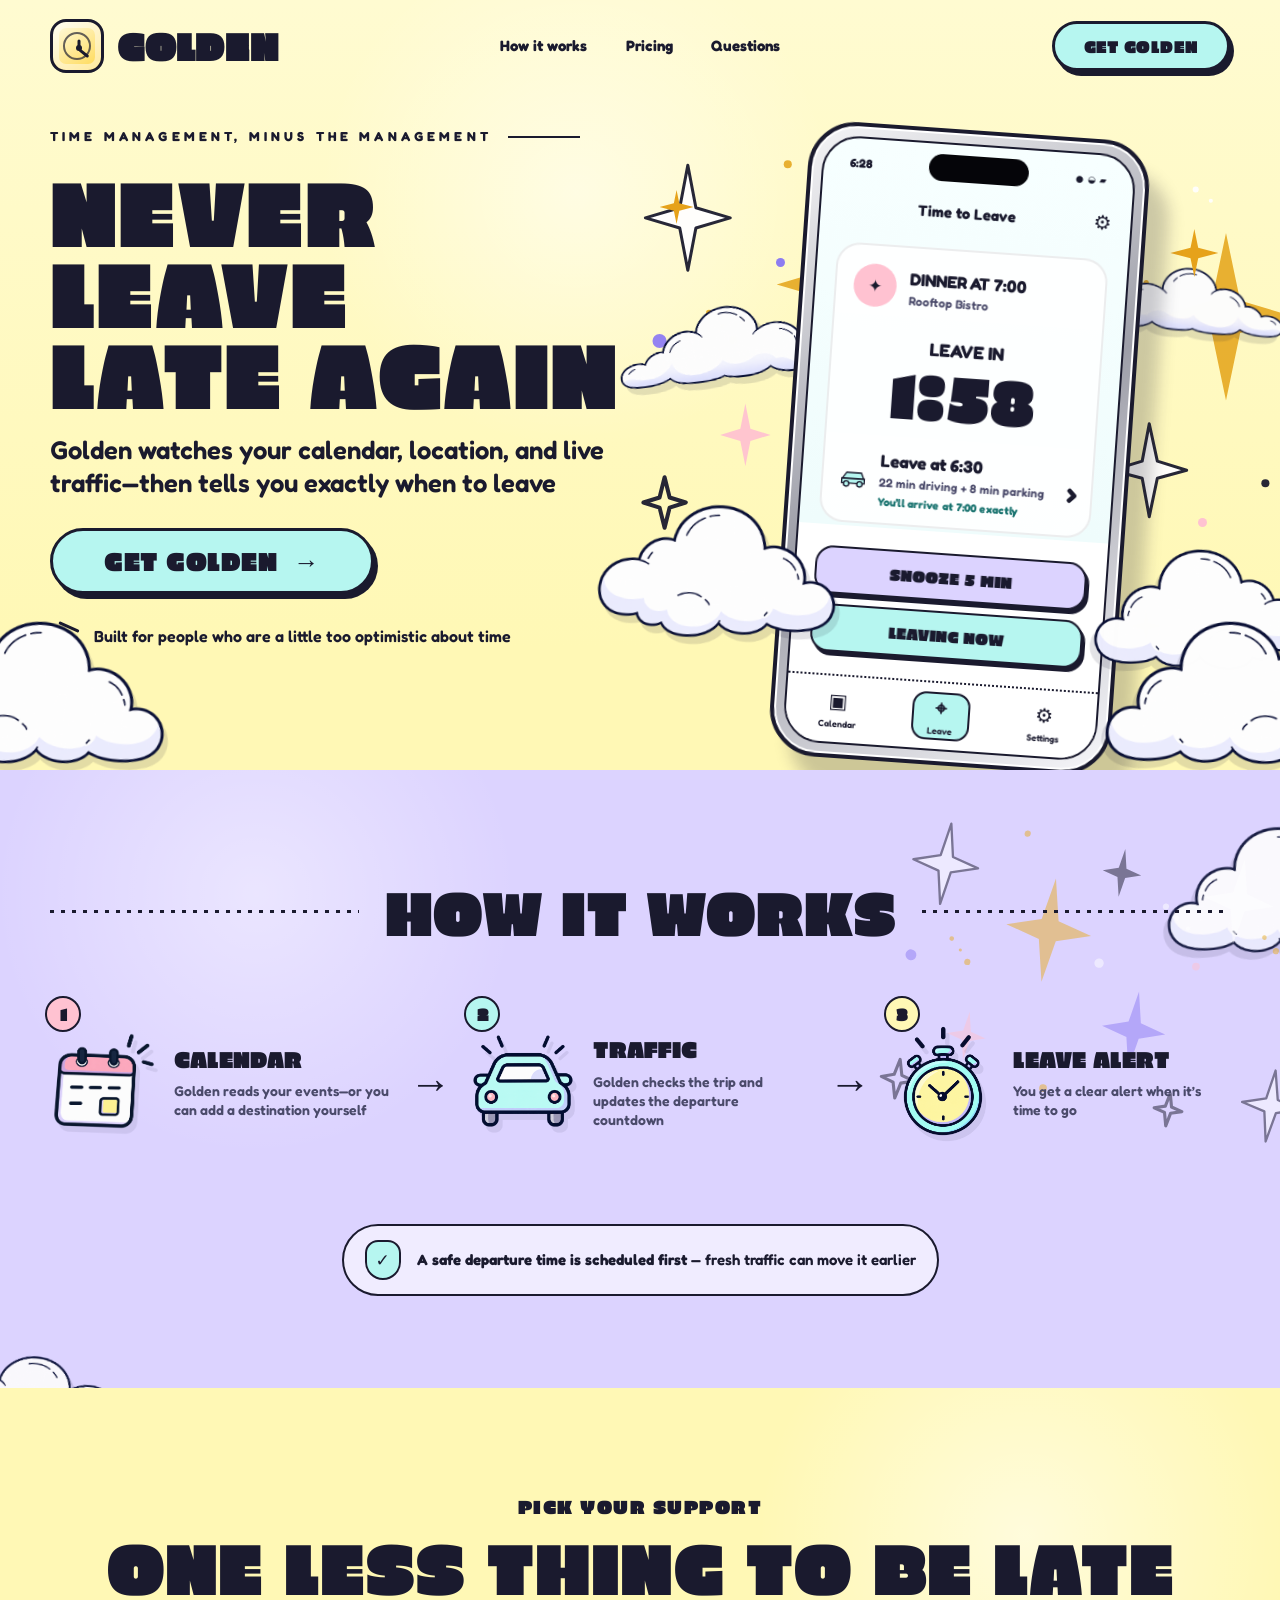
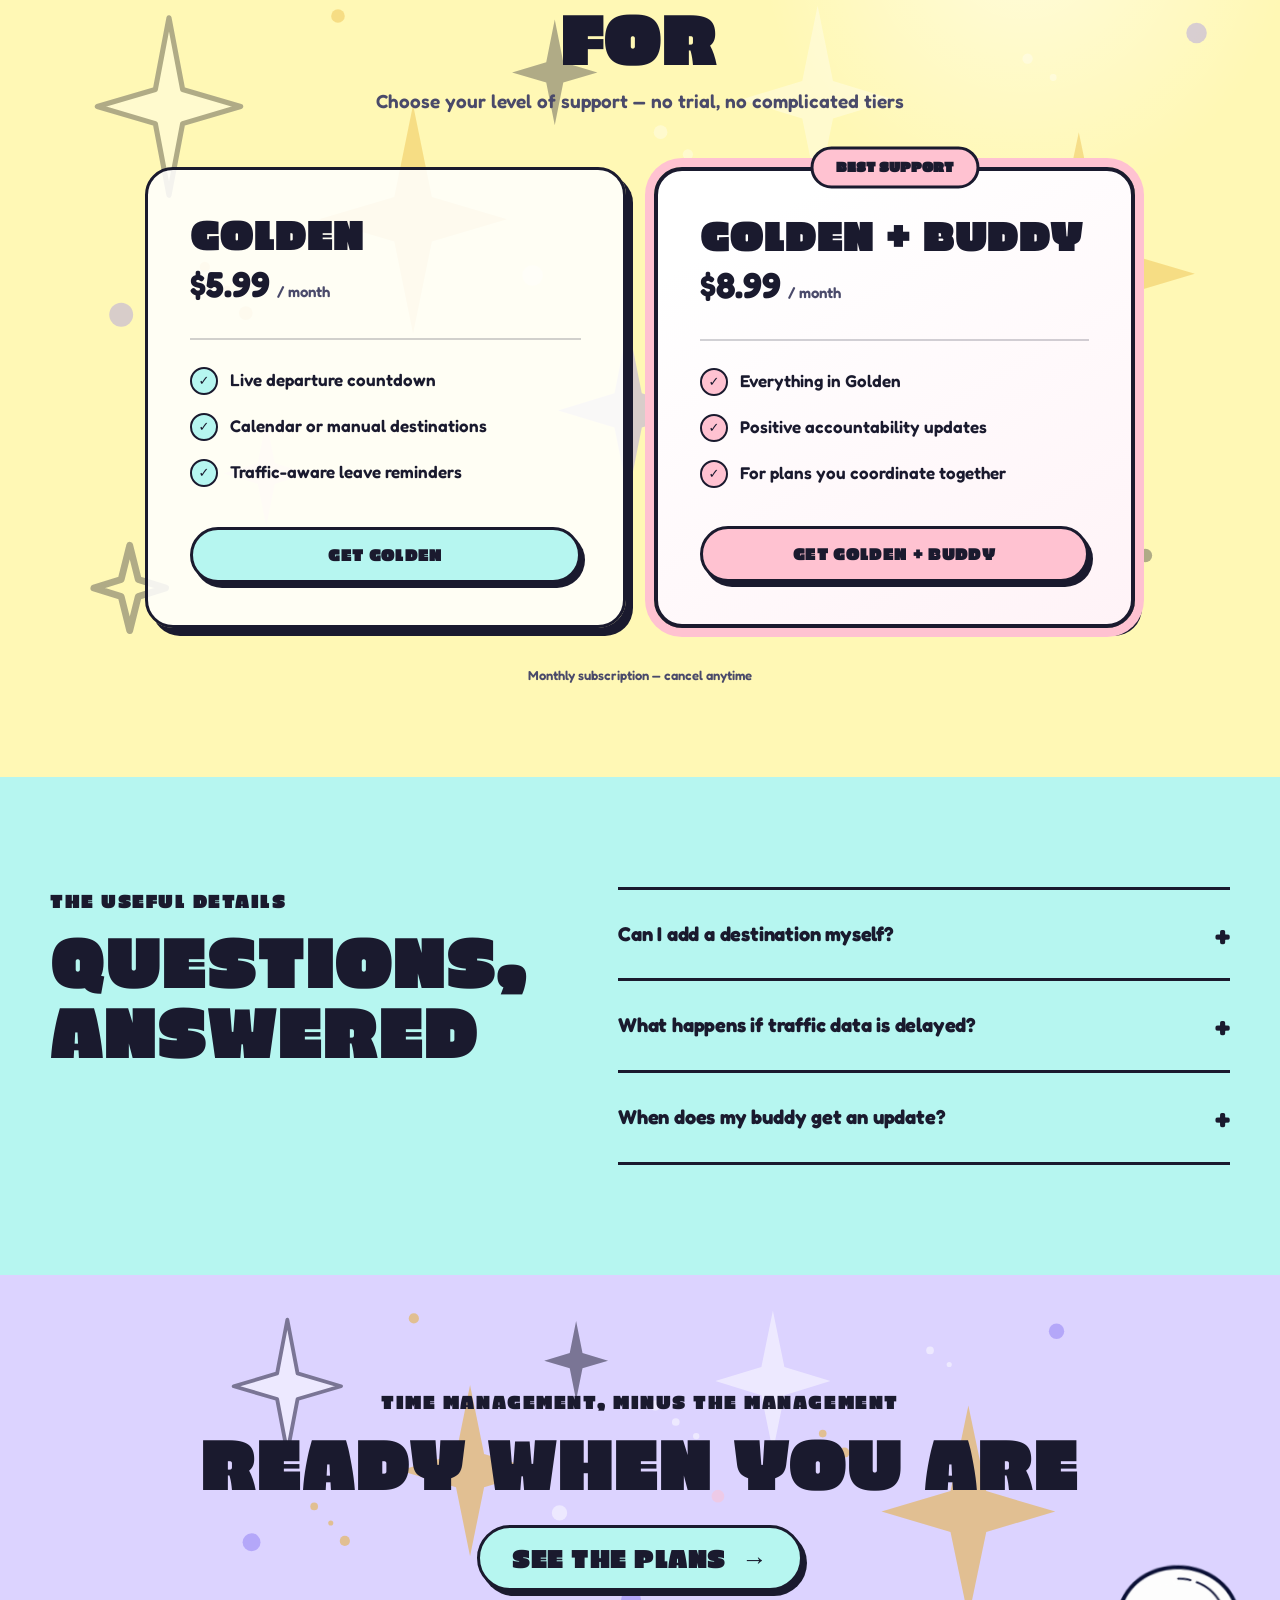
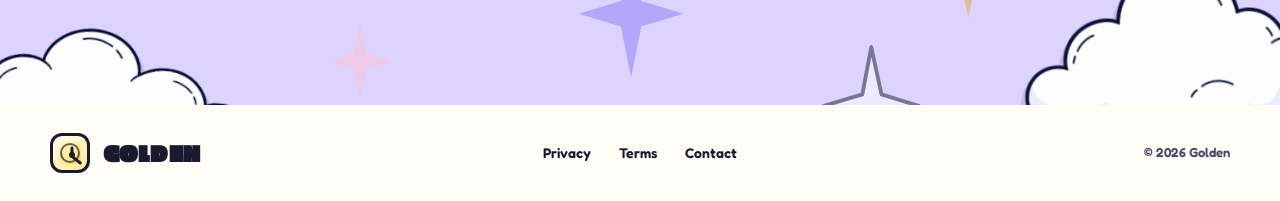
==== commit dbd4f794: "Align Golden demo with on-time arrival" ====
--- a/golden/index.html
+++ b/golden/index.html
@@ -111,8 +111,8 @@
                   </svg>
                   <span>
                     <strong>Leave at 6:30</strong>
-                    <small>22 min driving + 5 min parking</small>
-                    <em>Arrive 6:57 · 3 min early</em>
+                    <small>22 min driving + 8 min parking</small>
+                    <em>You’ll arrive at 7:00 exactly</em>
                   </span>
                   <b aria-hidden="true">›</b>
                 </div>
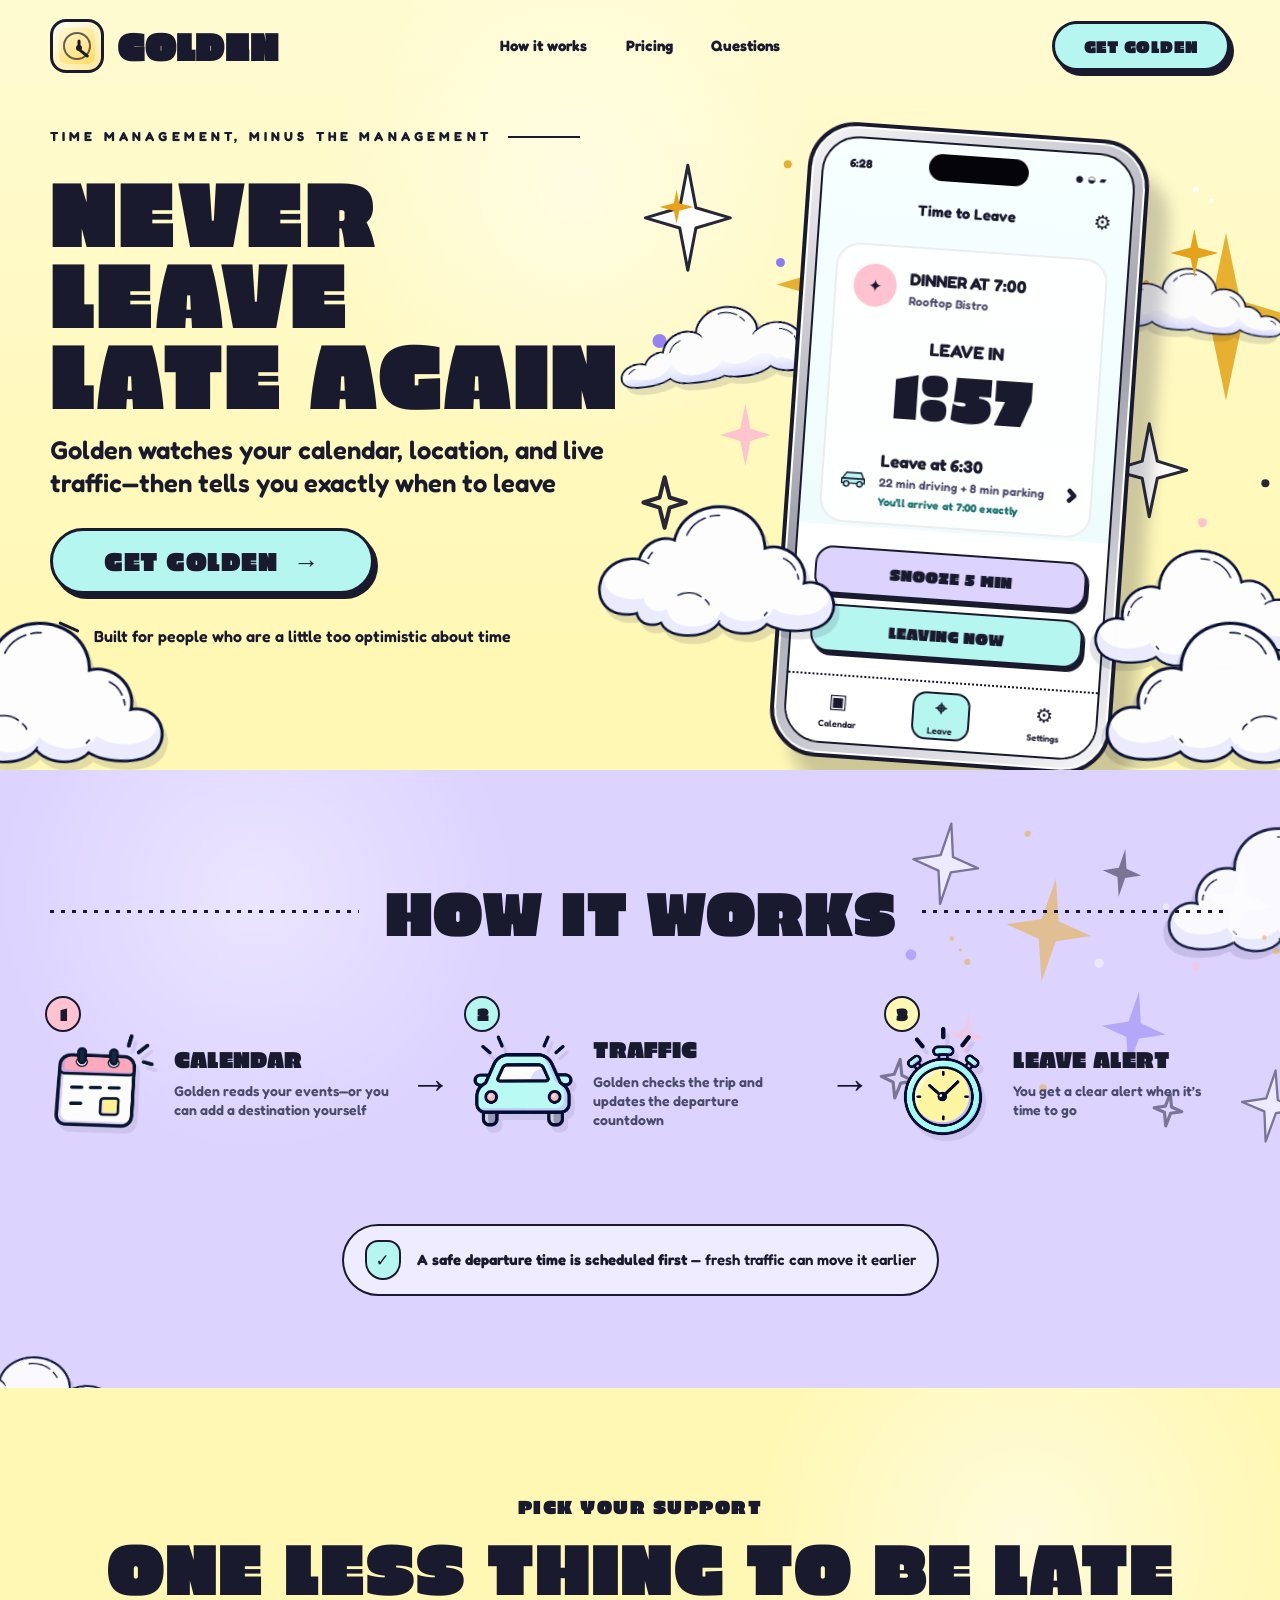
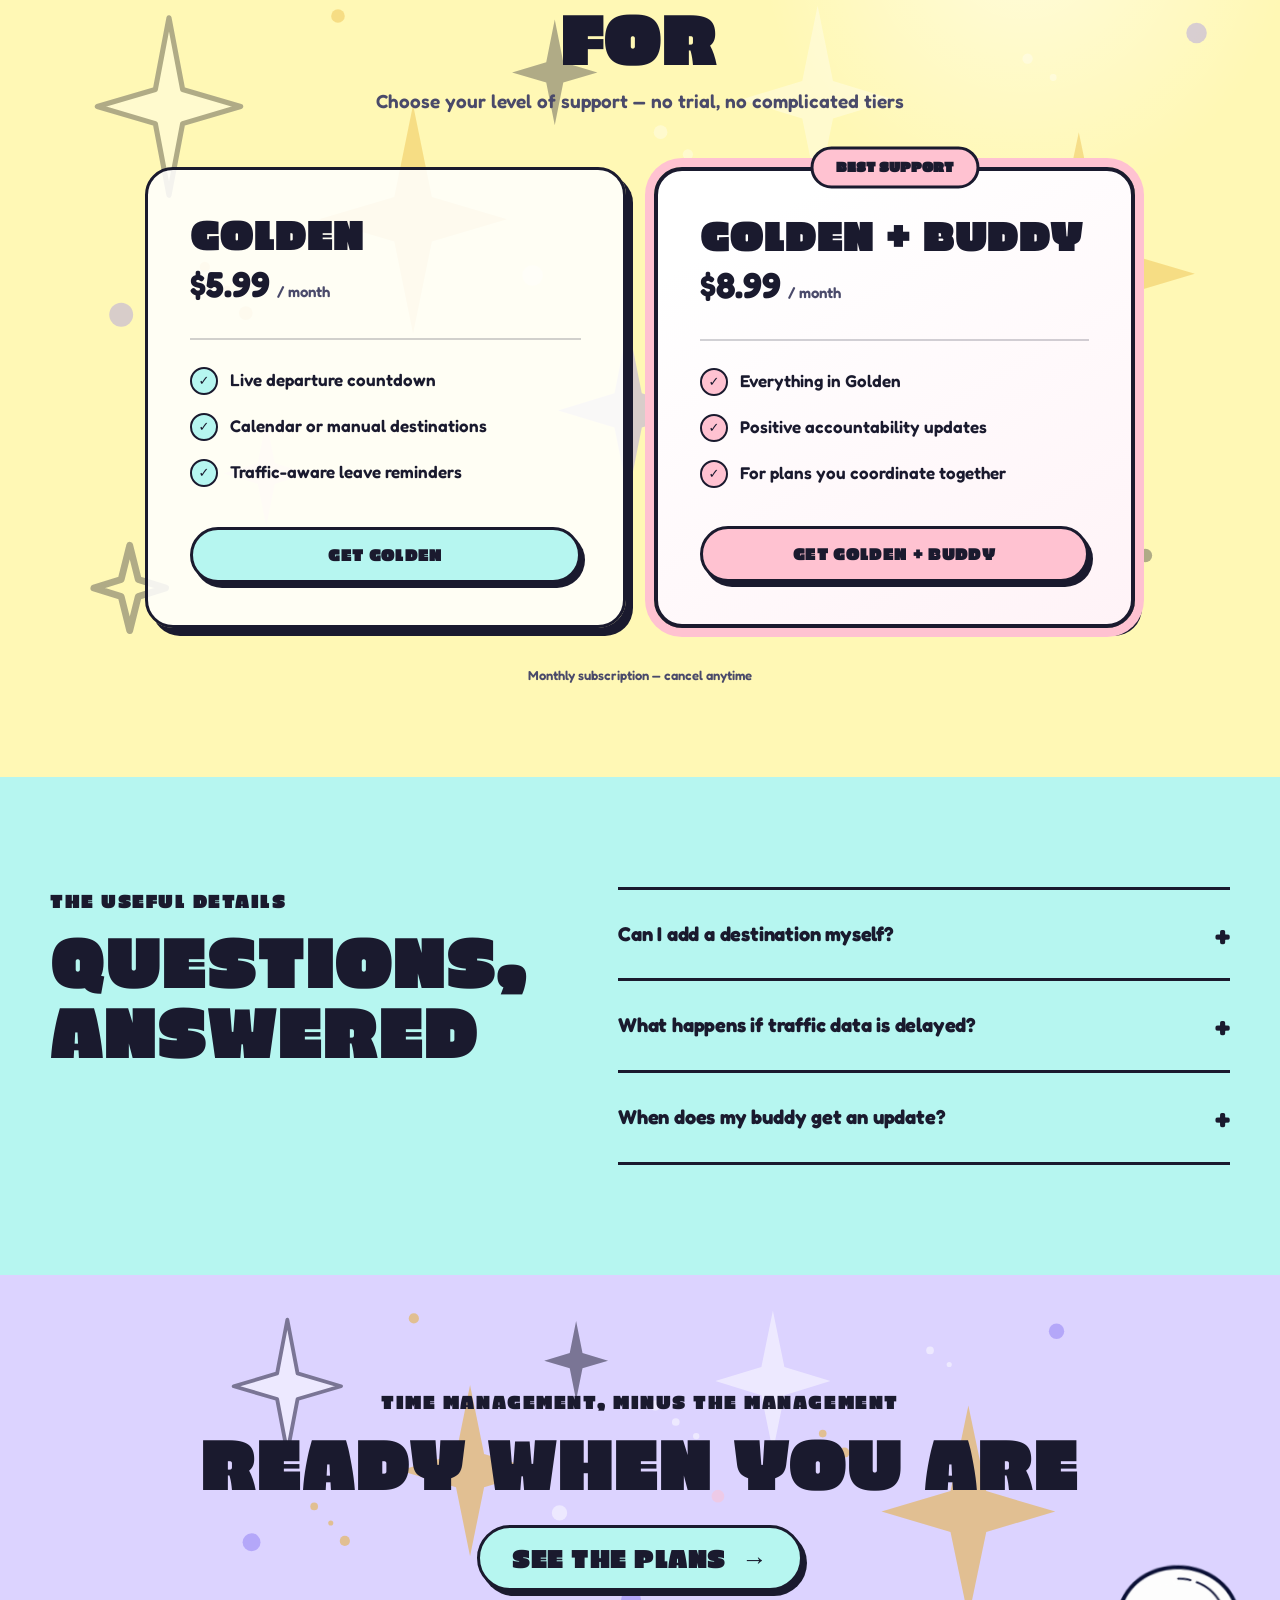
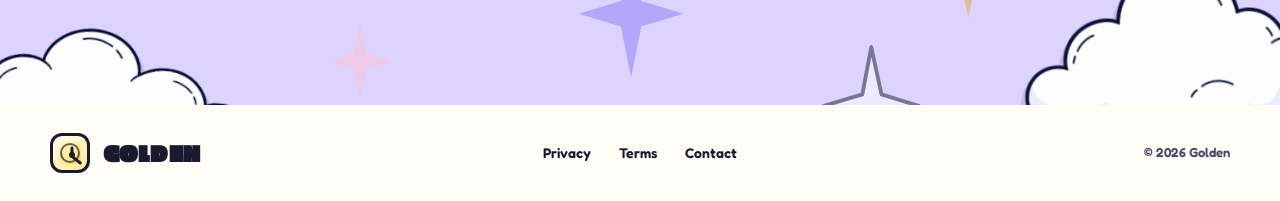
==== commit 840c6e11: "Run Golden countdown continuously to zero" ====
--- a/golden/index.html
+++ b/golden/index.html
@@ -298,6 +298,7 @@
     <script>
       (() => {
         const countdown = document.querySelector("[data-countdown]")
+        const countdownLabel = countdown?.previousElementSibling
         const reducedMotion = window.matchMedia("(prefers-reduced-motion: reduce)")
 
         if (!countdown) return
@@ -310,14 +311,16 @@
           const seconds = remainingSeconds % 60
           countdown.textContent = `${minutes}:${String(seconds).padStart(2, "0")}`
           countdown.setAttribute("aria-label", `${minutes} minutes and ${seconds} seconds remaining`)
+          if (countdownLabel) countdownLabel.textContent = remainingSeconds === 0 ? "Leave now" : "Leave in"
         }
 
         const tick = () => {
-          remainingSeconds = remainingSeconds <= 112 ? 120 : remainingSeconds - 1
+          remainingSeconds = Math.max(0, remainingSeconds - 1)
           countdown.classList.remove("is-ticking")
           renderCountdown()
           void countdown.offsetWidth
           countdown.classList.add("is-ticking")
+          if (remainingSeconds === 0) window.clearInterval(countdownInterval)
         }
 
         const startCountdown = () => {
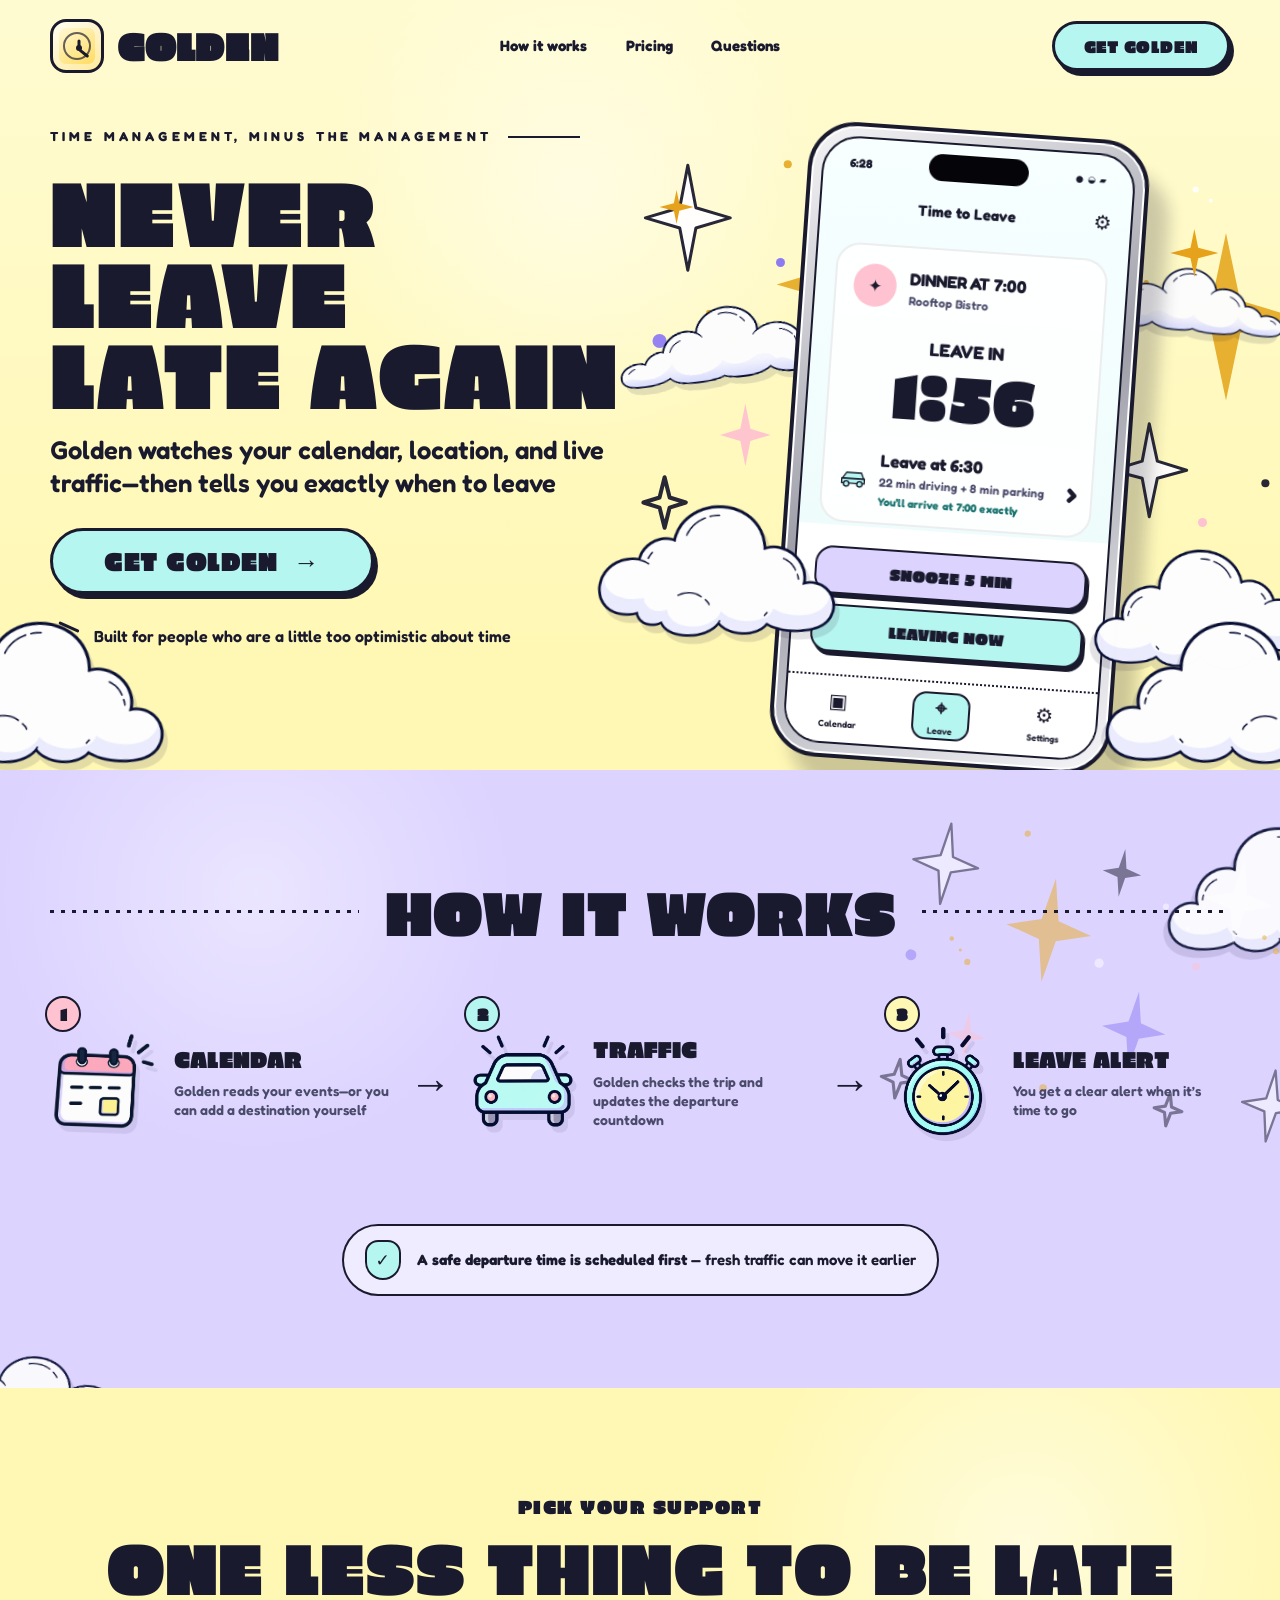
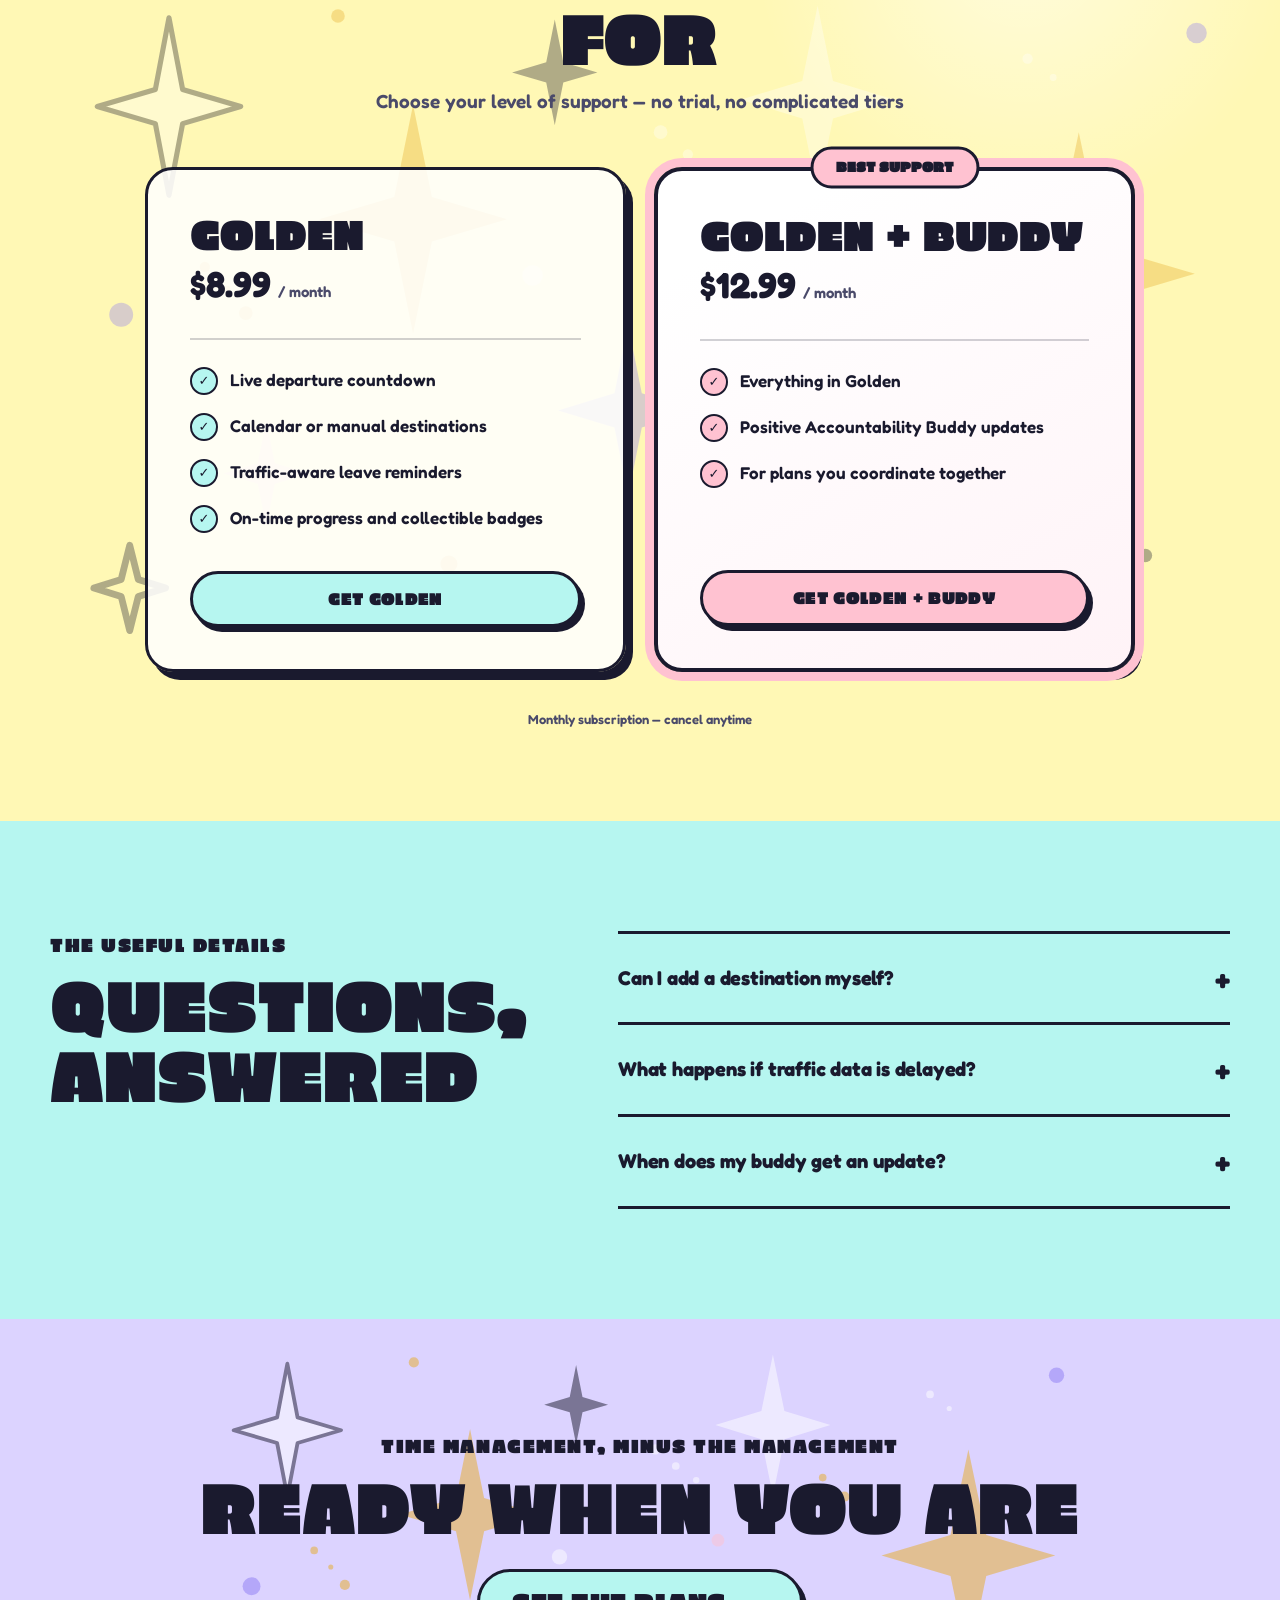
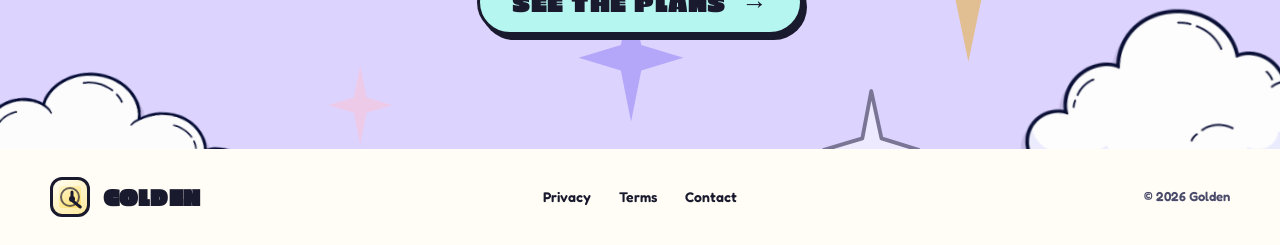
==== commit abb23a2d: "Update Golden web pricing" ====
--- a/golden/index.html
+++ b/golden/index.html
@@ -203,12 +203,13 @@
             <article class="plan">
               <div>
                 <p class="plan-name">Golden</p>
-                <p class="plan-price"><strong>$5.99</strong><span>/ month</span></p>
+                <p class="plan-price"><strong>$8.99</strong><span>/ month</span></p>
               </div>
               <ul>
                 <li><span>✓</span>Live departure countdown</li>
                 <li><span>✓</span>Calendar or manual destinations</li>
                 <li><span>✓</span>Traffic-aware leave reminders</li>
+                <li><span>✓</span>On-time progress and collectible badges</li>
               </ul>
               <a
                 class="button button--plan"
@@ -222,11 +223,11 @@
               <span class="plan-badge">Best support</span>
               <div>
                 <p class="plan-name">Golden + Buddy</p>
-                <p class="plan-price"><strong>$8.99</strong><span>/ month</span></p>
+                <p class="plan-price"><strong>$12.99</strong><span>/ month</span></p>
               </div>
               <ul>
                 <li><span>✓</span>Everything in Golden</li>
-                <li><span>✓</span>Positive accountability updates</li>
+                <li><span>✓</span>Positive Accountability Buddy updates</li>
                 <li><span>✓</span>For plans you coordinate together</li>
               </ul>
               <a
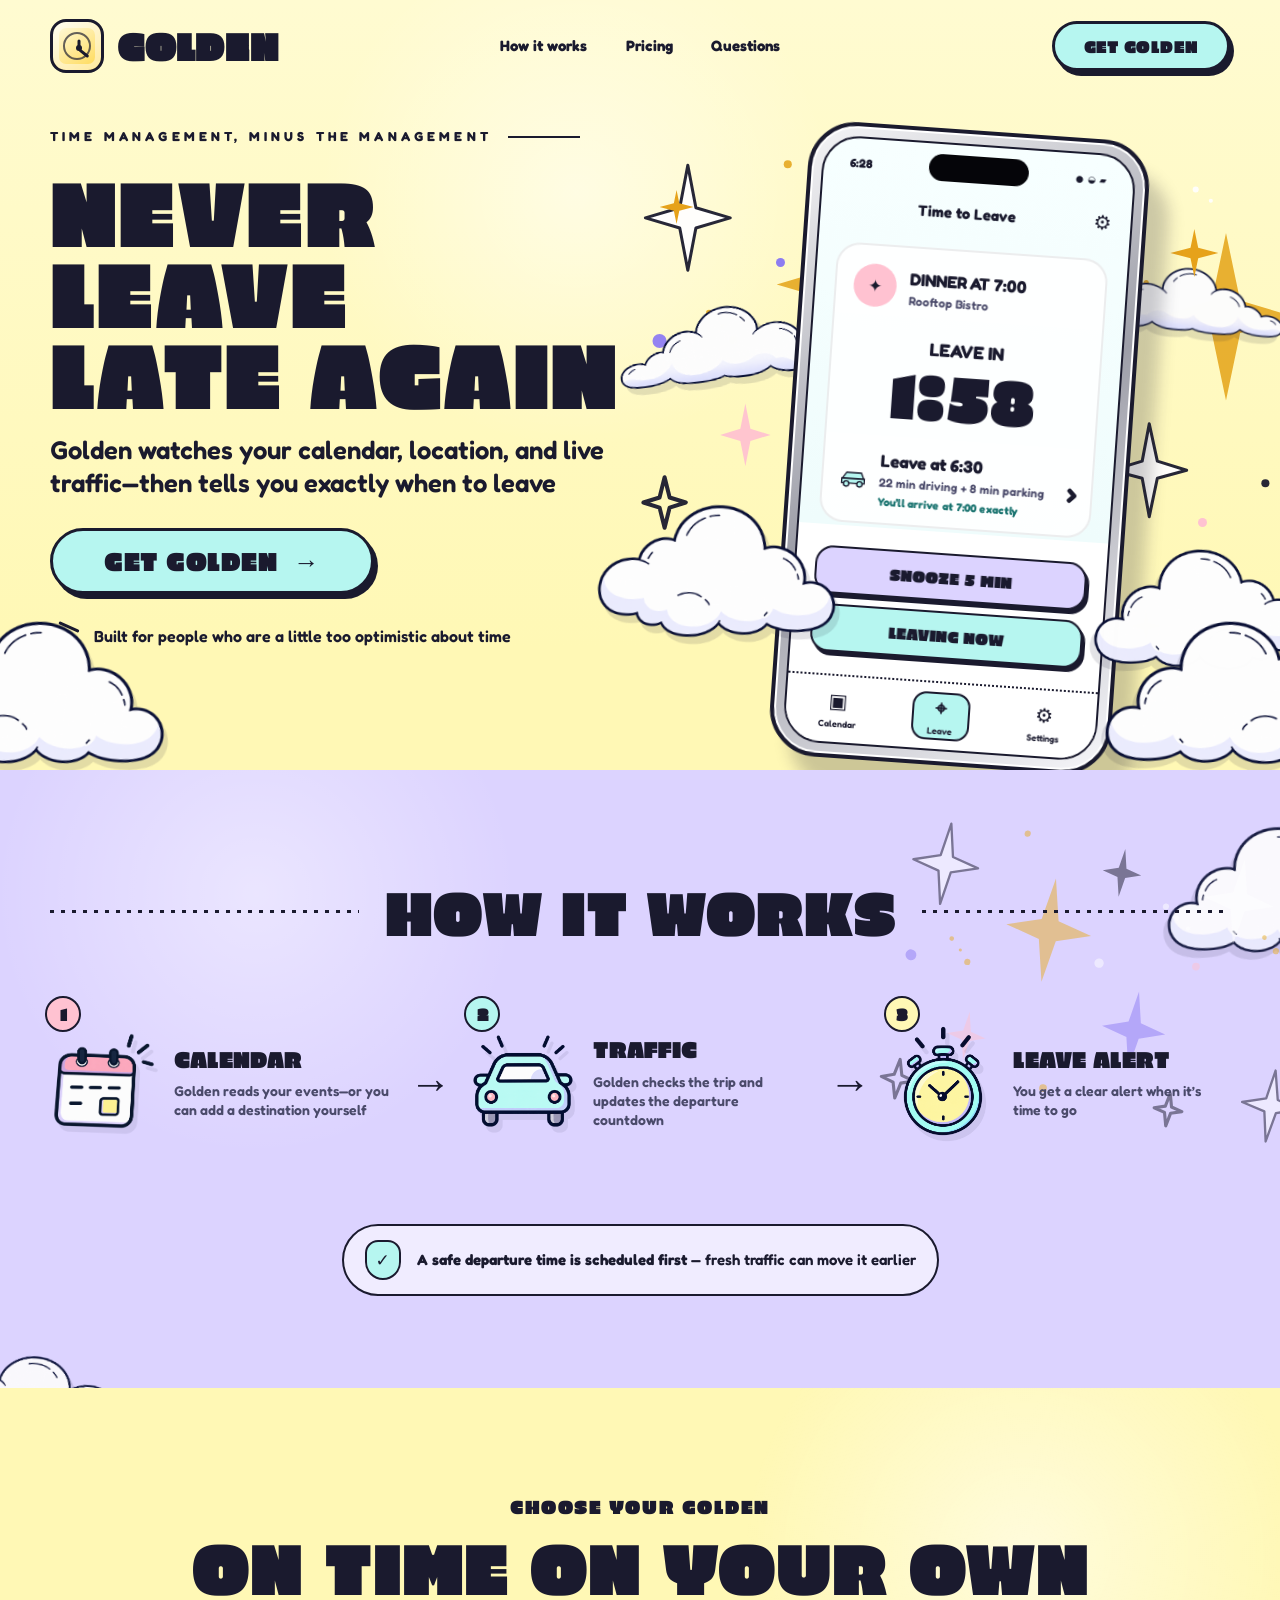
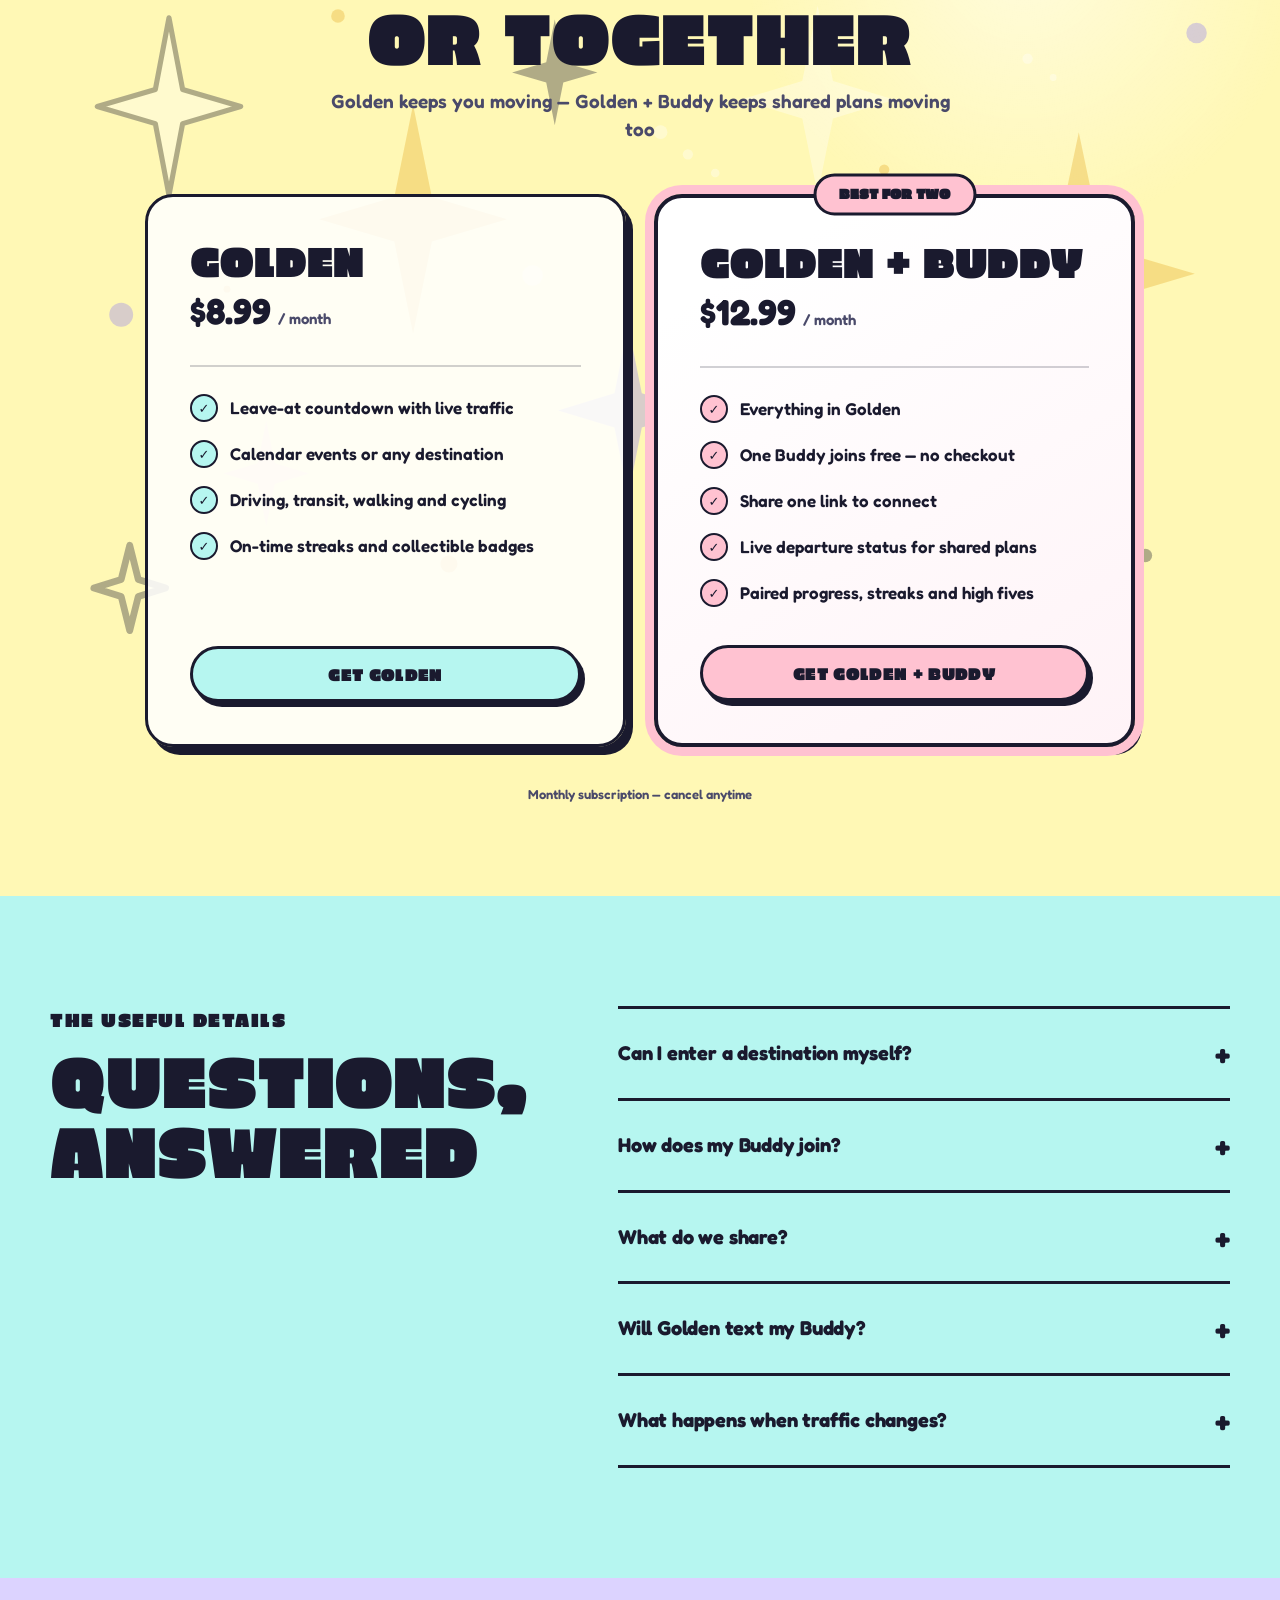
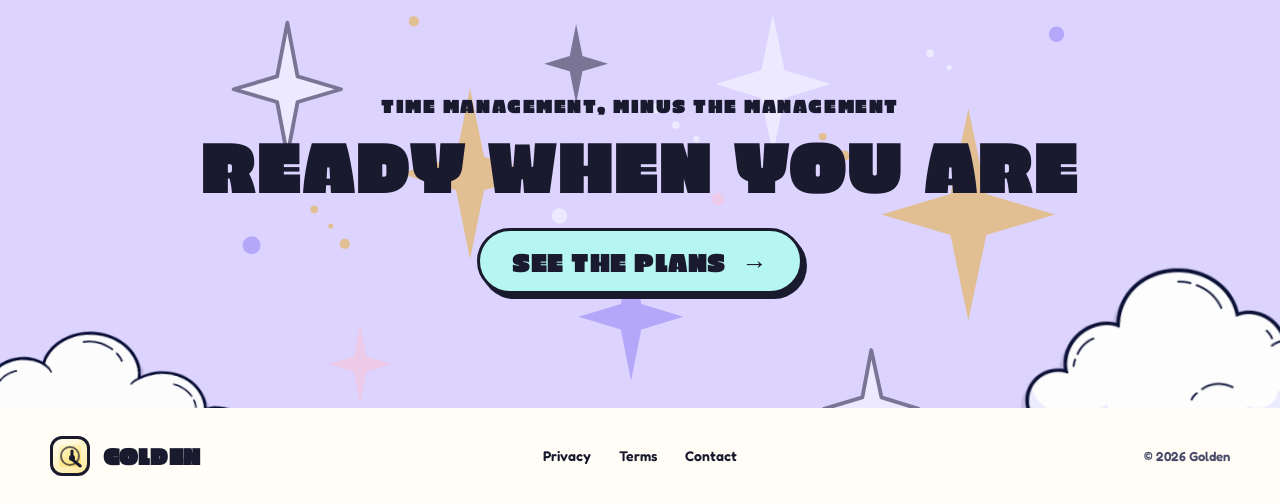
==== commit 2b1c9bc4: "Sharpen Golden benefits and Buddy value" ====
--- a/golden/index.html
+++ b/golden/index.html
@@ -195,9 +195,9 @@
       <section class="pricing" id="pricing" aria-labelledby="pricing-title">
         <img class="sparkle-art sparkle-art--pricing" src="assets/golden-sparkles.svg" alt="" aria-hidden="true" />
         <div class="shell">
-          <p class="section-kicker">Pick your support</p>
-          <h2 id="pricing-title">One less thing to be late for</h2>
-          <p class="pricing-intro">Choose your level of support — no trial, no complicated tiers</p>
+          <p class="section-kicker">Choose your Golden</p>
+          <h2 id="pricing-title">On time on your own<br />or together</h2>
+          <p class="pricing-intro">Golden keeps you moving — Golden + Buddy keeps shared plans moving too</p>
 
           <div class="plans">
             <article class="plan">
@@ -206,10 +206,10 @@
                 <p class="plan-price"><strong>$8.99</strong><span>/ month</span></p>
               </div>
               <ul>
-                <li><span>✓</span>Live departure countdown</li>
-                <li><span>✓</span>Calendar or manual destinations</li>
-                <li><span>✓</span>Traffic-aware leave reminders</li>
-                <li><span>✓</span>On-time progress and collectible badges</li>
+                <li><span>✓</span>Leave-at countdown with live traffic</li>
+                <li><span>✓</span>Calendar events or any destination</li>
+                <li><span>✓</span>Driving, transit, walking and cycling</li>
+                <li><span>✓</span>On-time streaks and collectible badges</li>
               </ul>
               <a
                 class="button button--plan"
@@ -220,15 +220,17 @@
             </article>
 
             <article class="plan plan--buddy">
-              <span class="plan-badge">Best support</span>
+              <span class="plan-badge">Best for two</span>
               <div>
                 <p class="plan-name">Golden + Buddy</p>
                 <p class="plan-price"><strong>$12.99</strong><span>/ month</span></p>
               </div>
               <ul>
                 <li><span>✓</span>Everything in Golden</li>
-                <li><span>✓</span>Positive Accountability Buddy updates</li>
-                <li><span>✓</span>For plans you coordinate together</li>
+                <li><span>✓</span>One Buddy joins free — no checkout</li>
+                <li><span>✓</span>Share one link to connect</li>
+                <li><span>✓</span>Live departure status for shared plans</li>
+                <li><span>✓</span>Paired progress, streaks and high fives</li>
               </ul>
               <a
                 class="button button--plan button--pink"
@@ -251,16 +253,24 @@
           </div>
           <div class="faq-list">
             <details>
-              <summary>Can I add a destination myself?<span>+</span></summary>
-              <p>Yes — use a calendar event or enter your next destination manually</p>
-            </details>
-            <details>
-              <summary>What happens if traffic data is delayed?<span>+</span></summary>
-              <p>Golden schedules a safe departure time first, then moves it earlier when fresher traffic calls for more time</p>
-            </details>
-            <details>
-              <summary>When does my buddy get an update?<span>+</span></summary>
-              <p>Buddy updates are designed for plans you’re coordinating together—not every solo trip on your calendar</p>
+              <summary>Can I enter a destination myself?<span>+</span></summary>
+              <p>Yes — use a calendar event or add your next destination</p>
+            </details>
+            <details>
+              <summary>How does my Buddy join?<span>+</span></summary>
+              <p>Send one invite link — they tap Continue — Included and skip payment completely</p>
+            </details>
+            <details>
+              <summary>What do we share?<span>+</span></summary>
+              <p>Departure status, paired progress, streaks and high fives for plans you’re attending together</p>
+            </details>
+            <details>
+              <summary>Will Golden text my Buddy?<span>+</span></summary>
+              <p>No — Buddy updates stay inside Golden as app notifications</p>
+            </details>
+            <details>
+              <summary>What happens when traffic changes?<span>+</span></summary>
+              <p>Golden updates your leave time using the latest traffic before it’s time to go</p>
             </details>
           </div>
         </div>
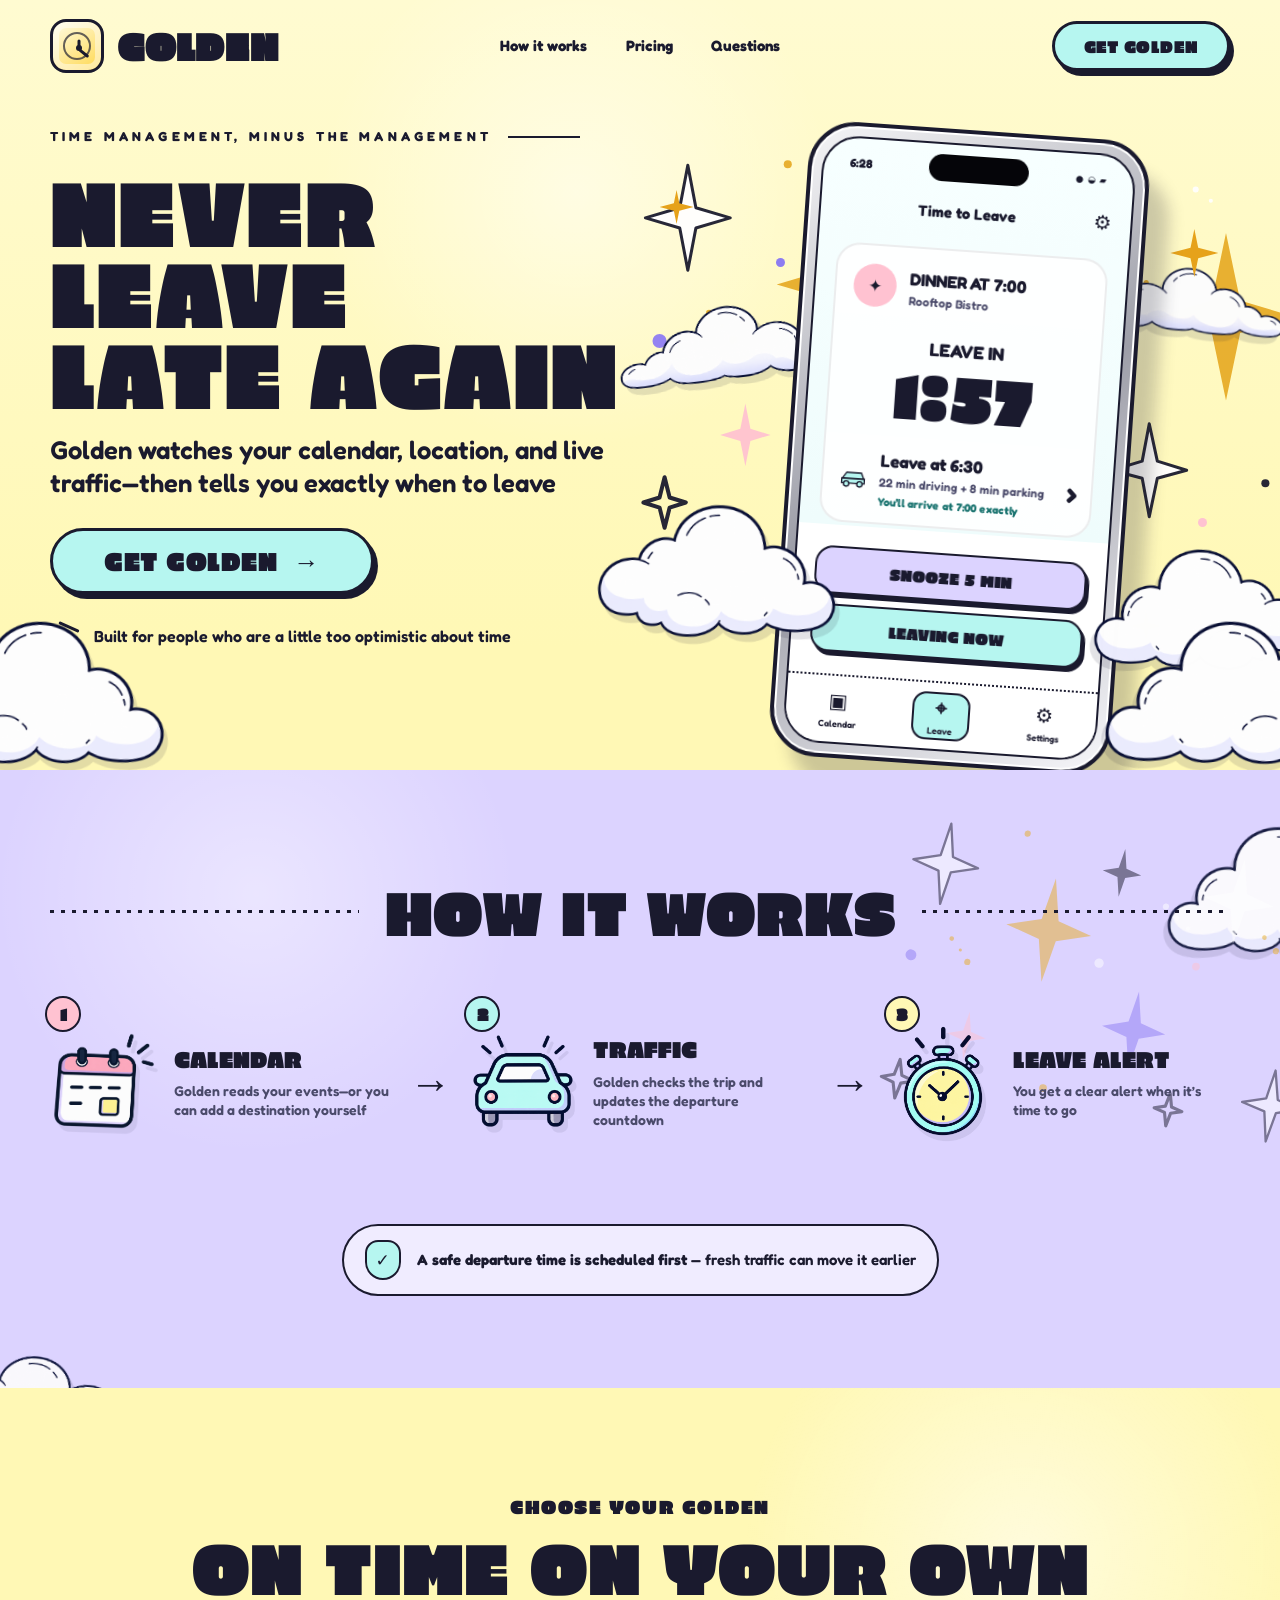
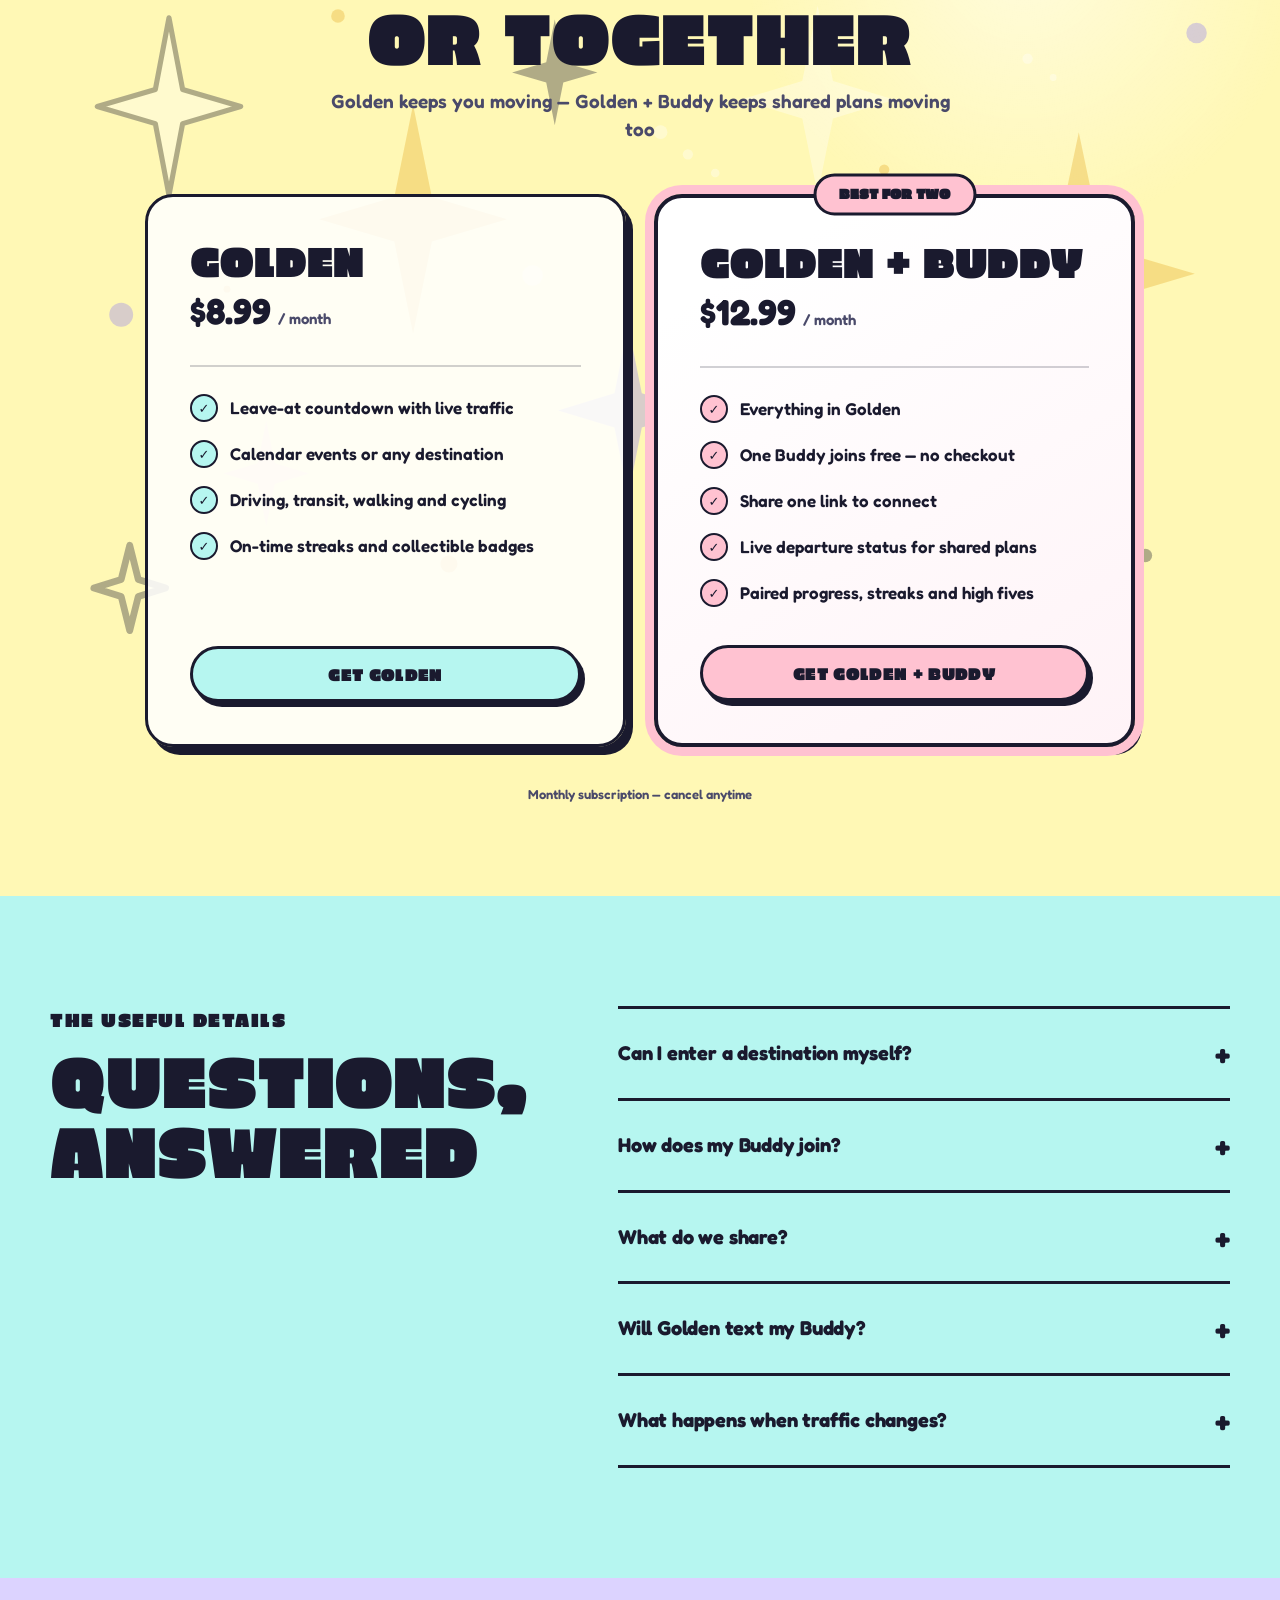
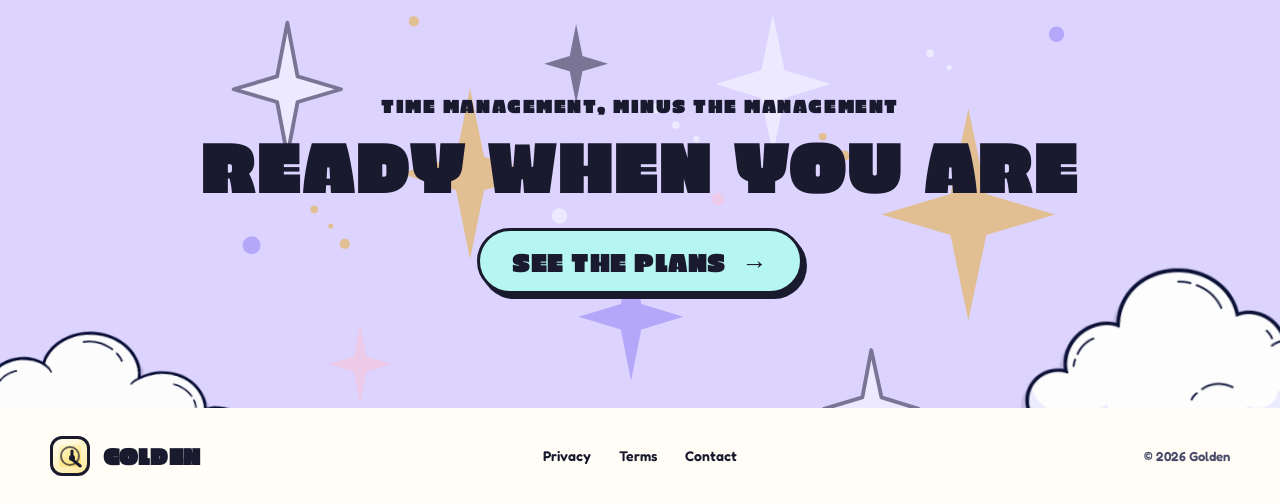
==== commit 89c3c90f: "Add Golden SEO foundation" ====
--- a/golden/index.html
+++ b/golden/index.html
@@ -5,15 +5,36 @@
     <meta name="viewport" content="width=device-width, initial-scale=1" />
     <meta
       name="description"
-      content="Golden watches your calendar, location, and live traffic—then tells you exactly when to leave"
+      content="Golden checks your calendar and live traffic, then tells you exactly when to leave. Build on-time streaks or stay coordinated with a Golden Buddy."
     />
+    <meta name="robots" content="index, follow, max-image-preview:large, max-snippet:-1, max-video-preview:-1" />
     <meta name="theme-color" content="#fff8b5" />
-    <meta property="og:title" content="Golden — Never leave late again" />
+    <link rel="canonical" href="https://kijuki.com/golden/" />
+
+    <meta property="og:type" content="website" />
+    <meta property="og:site_name" content="Golden" />
+    <meta property="og:url" content="https://kijuki.com/golden/" />
+    <meta property="og:title" content="Golden: Know Exactly When to Leave" />
     <meta
       property="og:description"
-      content="A live departure countdown for people who are a little too optimistic about time"
+      content="Calendar and live-traffic alerts for people who are a little too optimistic about time."
     />
-    <title>Golden — Never leave late again</title>
+    <meta property="og:image" content="https://kijuki.com/golden/assets/golden-social-card.png" />
+    <meta property="og:image:width" content="1200" />
+    <meta property="og:image:height" content="630" />
+    <meta property="og:image:alt" content="Golden app: Never leave late again" />
+
+    <meta name="twitter:card" content="summary_large_image" />
+    <meta name="twitter:title" content="Golden: Know Exactly When to Leave" />
+    <meta
+      name="twitter:description"
+      content="Calendar and live-traffic alerts for people who are a little too optimistic about time."
+    />
+    <meta name="twitter:image" content="https://kijuki.com/golden/assets/golden-social-card.png" />
+    <meta name="twitter:image:alt" content="Golden app: Never leave late again" />
+
+    <title>Golden: Time to Leave App for Calendar &amp; Traffic</title>
+    <link rel="icon" href="assets/golden-favicon.svg" type="image/svg+xml" />
 
     <link rel="preconnect" href="https://fonts.googleapis.com" />
     <link rel="preconnect" href="https://fonts.gstatic.com" crossorigin />
@@ -22,6 +43,90 @@
       rel="stylesheet"
     />
     <link rel="stylesheet" href="styles.css?v=7" />
+    <script type="application/ld+json">
+      {
+        "@context": "https://schema.org",
+        "@graph": [
+          {
+            "@type": "MobileApplication",
+            "@id": "https://kijuki.com/golden/#app",
+            "name": "Golden",
+            "url": "https://kijuki.com/golden/",
+            "description": "Golden checks your calendar and live traffic, then tells you exactly when to leave.",
+            "applicationCategory": "UtilitiesApplication",
+            "operatingSystem": "iOS",
+            "image": "https://kijuki.com/golden/assets/golden-social-card.png",
+            "featureList": [
+              "Calendar-aware departure countdowns",
+              "Live traffic updates",
+              "Driving, transit, walking and cycling support",
+              "On-time streaks and collectible badges",
+              "Shared departure status with Golden Buddy"
+            ],
+            "offers": [
+              {
+                "@type": "Offer",
+                "name": "Golden",
+                "price": "8.99",
+                "priceCurrency": "USD"
+              },
+              {
+                "@type": "Offer",
+                "name": "Golden + Buddy",
+                "price": "12.99",
+                "priceCurrency": "USD"
+              }
+            ]
+          },
+          {
+            "@type": "FAQPage",
+            "@id": "https://kijuki.com/golden/#faq",
+            "mainEntity": [
+              {
+                "@type": "Question",
+                "name": "Can I enter a destination myself?",
+                "acceptedAnswer": {
+                  "@type": "Answer",
+                  "text": "Yes. Use a calendar event or add your next destination."
+                }
+              },
+              {
+                "@type": "Question",
+                "name": "How does my Buddy join?",
+                "acceptedAnswer": {
+                  "@type": "Answer",
+                  "text": "Send one invite link. Your Buddy taps Continue - Included and skips payment completely."
+                }
+              },
+              {
+                "@type": "Question",
+                "name": "What do we share?",
+                "acceptedAnswer": {
+                  "@type": "Answer",
+                  "text": "Departure status, paired progress, streaks and high fives for plans you are attending together."
+                }
+              },
+              {
+                "@type": "Question",
+                "name": "Will Golden text my Buddy?",
+                "acceptedAnswer": {
+                  "@type": "Answer",
+                  "text": "No. Buddy updates stay inside Golden as app notifications."
+                }
+              },
+              {
+                "@type": "Question",
+                "name": "What happens when traffic changes?",
+                "acceptedAnswer": {
+                  "@type": "Answer",
+                  "text": "Golden updates your leave time using the latest traffic before it is time to go."
+                }
+              }
+            ]
+          }
+        ]
+      }
+    </script>
   </head>
 
   <body>
@@ -155,7 +260,7 @@
           <div class="timeline">
             <article class="timeline-step">
               <span class="step-number step-number--pink">1</span>
-              <img class="step-icon" src="assets/how-calendar.png" alt="" aria-hidden="true" />
+              <img class="step-icon" src="assets/how-calendar.png" alt="" aria-hidden="true" width="977" height="931" loading="lazy" decoding="async" />
               <div>
                 <h3>Calendar</h3>
                 <p>Golden reads your events—or you can add a destination yourself</p>
@@ -166,7 +271,7 @@
 
             <article class="timeline-step">
               <span class="step-number step-number--mint">2</span>
-              <img class="step-icon" src="assets/how-traffic.png" alt="" aria-hidden="true" />
+              <img class="step-icon" src="assets/how-traffic.png" alt="" aria-hidden="true" width="776" height="717" loading="lazy" decoding="async" />
               <div>
                 <h3>Traffic</h3>
                 <p>Golden checks the trip and updates the departure countdown</p>
@@ -177,7 +282,7 @@
 
             <article class="timeline-step">
               <span class="step-number step-number--yellow">3</span>
-              <img class="step-icon" src="assets/how-leave-alert.png" alt="" aria-hidden="true" />
+              <img class="step-icon" src="assets/how-leave-alert.png" alt="" aria-hidden="true" width="686" height="922" loading="lazy" decoding="async" />
               <div>
                 <h3>Leave alert</h3>
                 <p>You get a clear alert when it’s time to go</p>
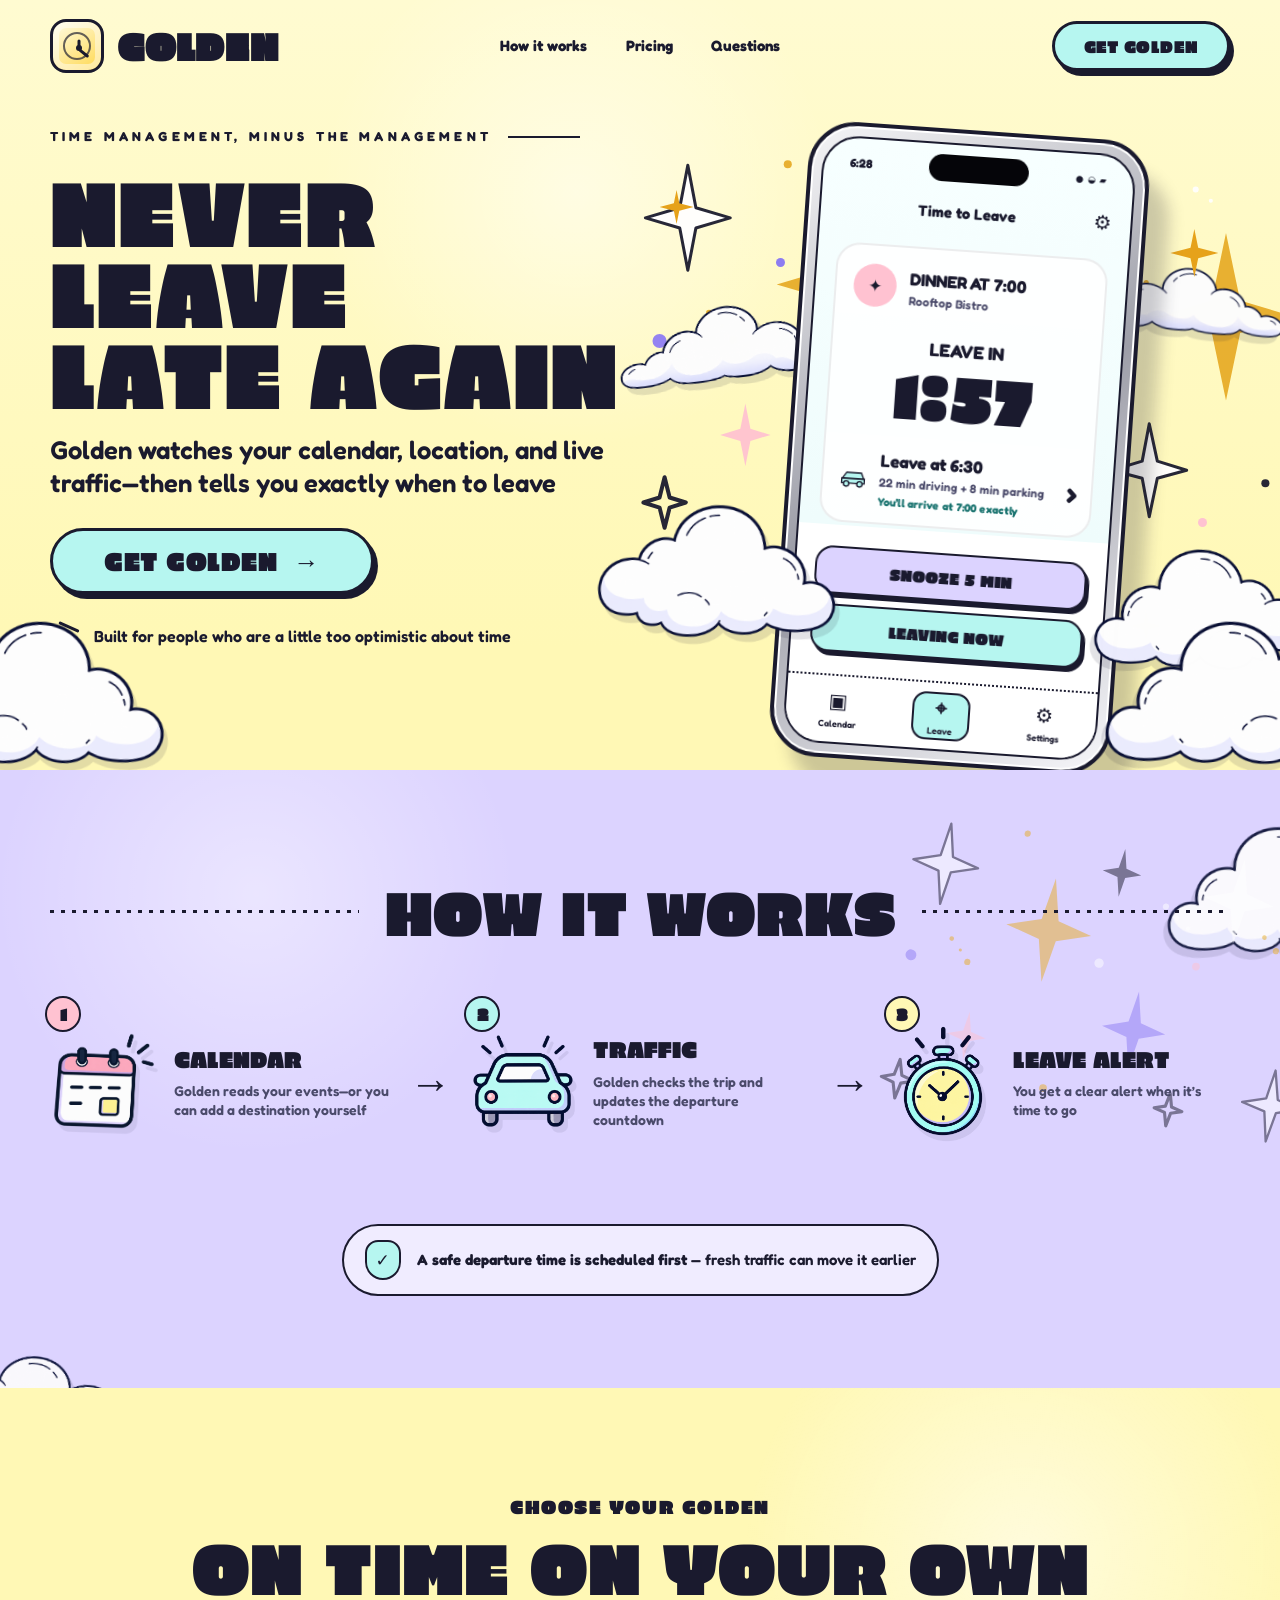
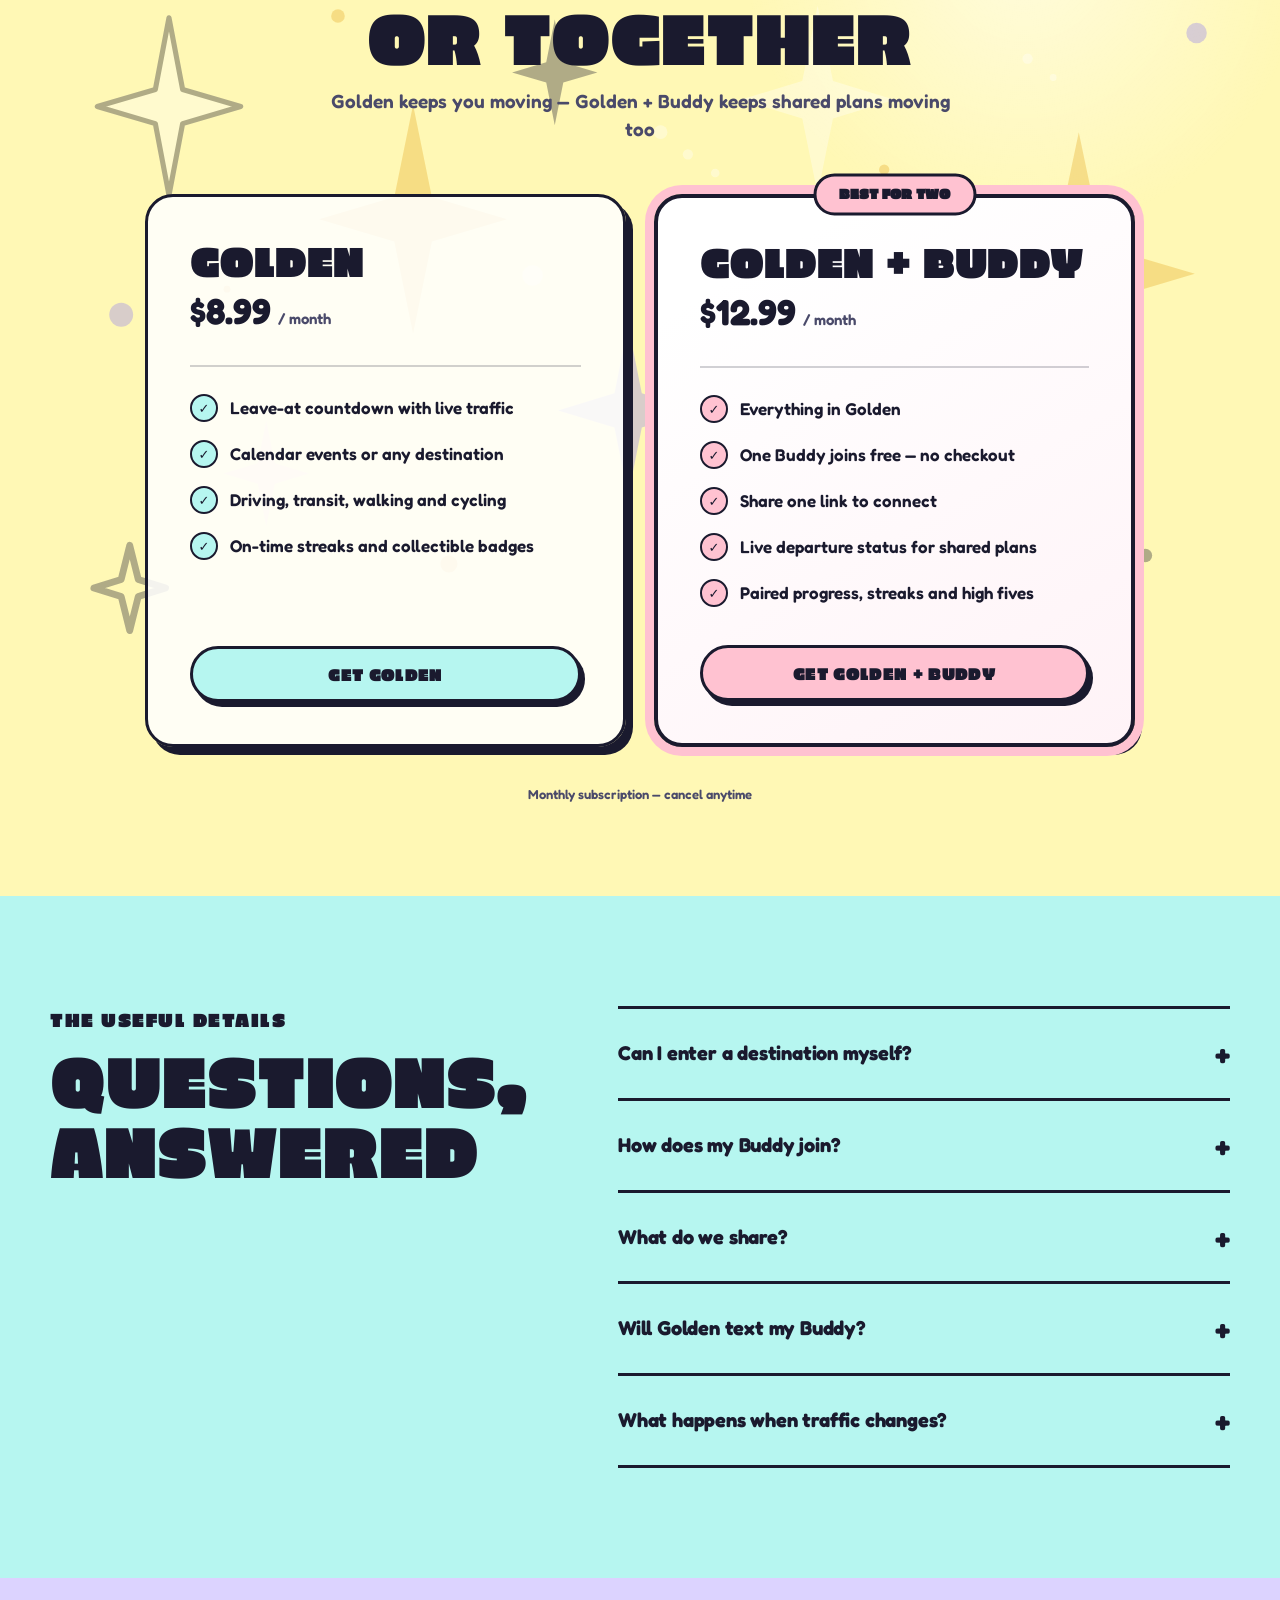
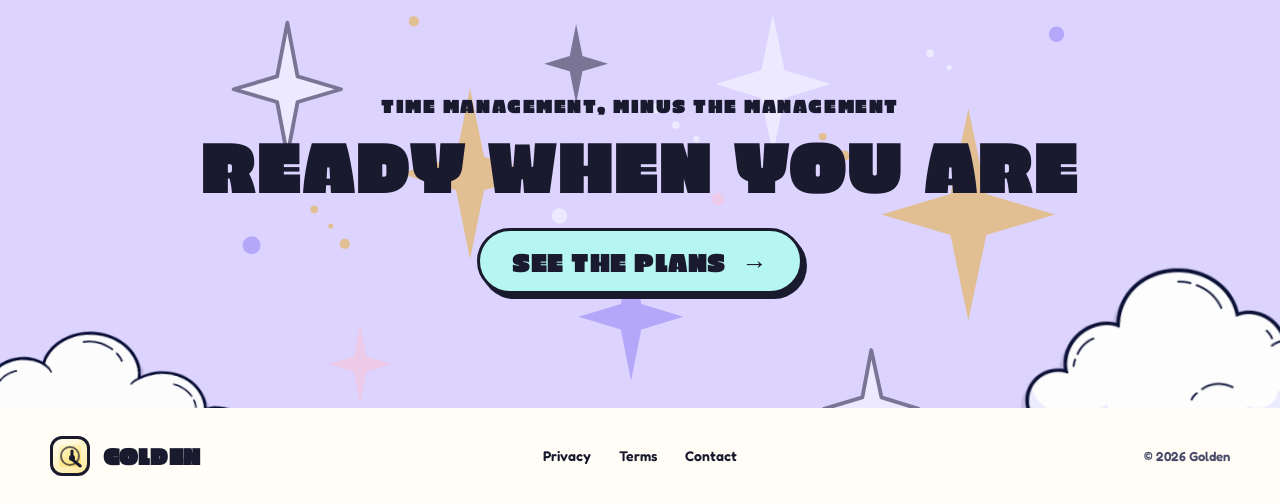
==== commit ab22f41a: "Add PostHog web analytics for Golden" ====
--- a/golden/index.html
+++ b/golden/index.html
@@ -43,6 +43,7 @@
       rel="stylesheet"
     />
     <link rel="stylesheet" href="styles.css?v=7" />
+    <script src="analytics.js?v=1" defer></script>
     <script type="application/ld+json">
       {
         "@context": "https://schema.org",
@@ -149,7 +150,7 @@
           <a href="#questions">Questions</a>
         </div>
 
-        <a class="button button--small button--mint" href="#pricing">Get Golden</a>
+        <a class="button button--small button--mint" href="#pricing" data-analytics-cta="nav">Get Golden</a>
       </nav>
 
       <div class="hero-layout shell">
@@ -159,7 +160,7 @@
           <p class="hero-deck">
             Golden watches your calendar, location, and live traffic—then tells you exactly when to leave
           </p>
-          <a class="button button--hero button--mint" href="#pricing">
+          <a class="button button--hero button--mint" href="#pricing" data-analytics-cta="hero">
             Get Golden <span aria-hidden="true">→</span>
           </a>
           <p class="hero-note">
@@ -321,6 +322,8 @@
                 href="https://pay.rev.cat/iuofkfysnglvqzpz/?package_id=golden_monthly&amp;hide_back_button=true"
                 target="_blank"
                 rel="noopener noreferrer"
+                data-analytics-plan="base"
+                data-analytics-plan-id="golden_monthly"
               >Get Golden</a>
             </article>
 
@@ -342,6 +345,8 @@
                 href="https://pay.rev.cat/iuofkfysnglvqzpz/?package_id=buddy_monthly&amp;hide_back_button=true"
                 target="_blank"
                 rel="noopener noreferrer"
+                data-analytics-plan="accountability"
+                data-analytics-plan-id="buddy_monthly"
               >Get Golden + Buddy</a>
             </article>
           </div>
@@ -388,7 +393,7 @@
         <div class="shell final-cta-inner">
           <p class="section-kicker">Time management, minus the management</p>
           <h2 id="final-title">Ready when you are</h2>
-          <a class="button button--hero button--mint" href="#pricing">See the plans <span aria-hidden="true">→</span></a>
+          <a class="button button--hero button--mint" href="#pricing" data-analytics-cta="final">See the plans <span aria-hidden="true">→</span></a>
         </div>
       </section>
     </main>
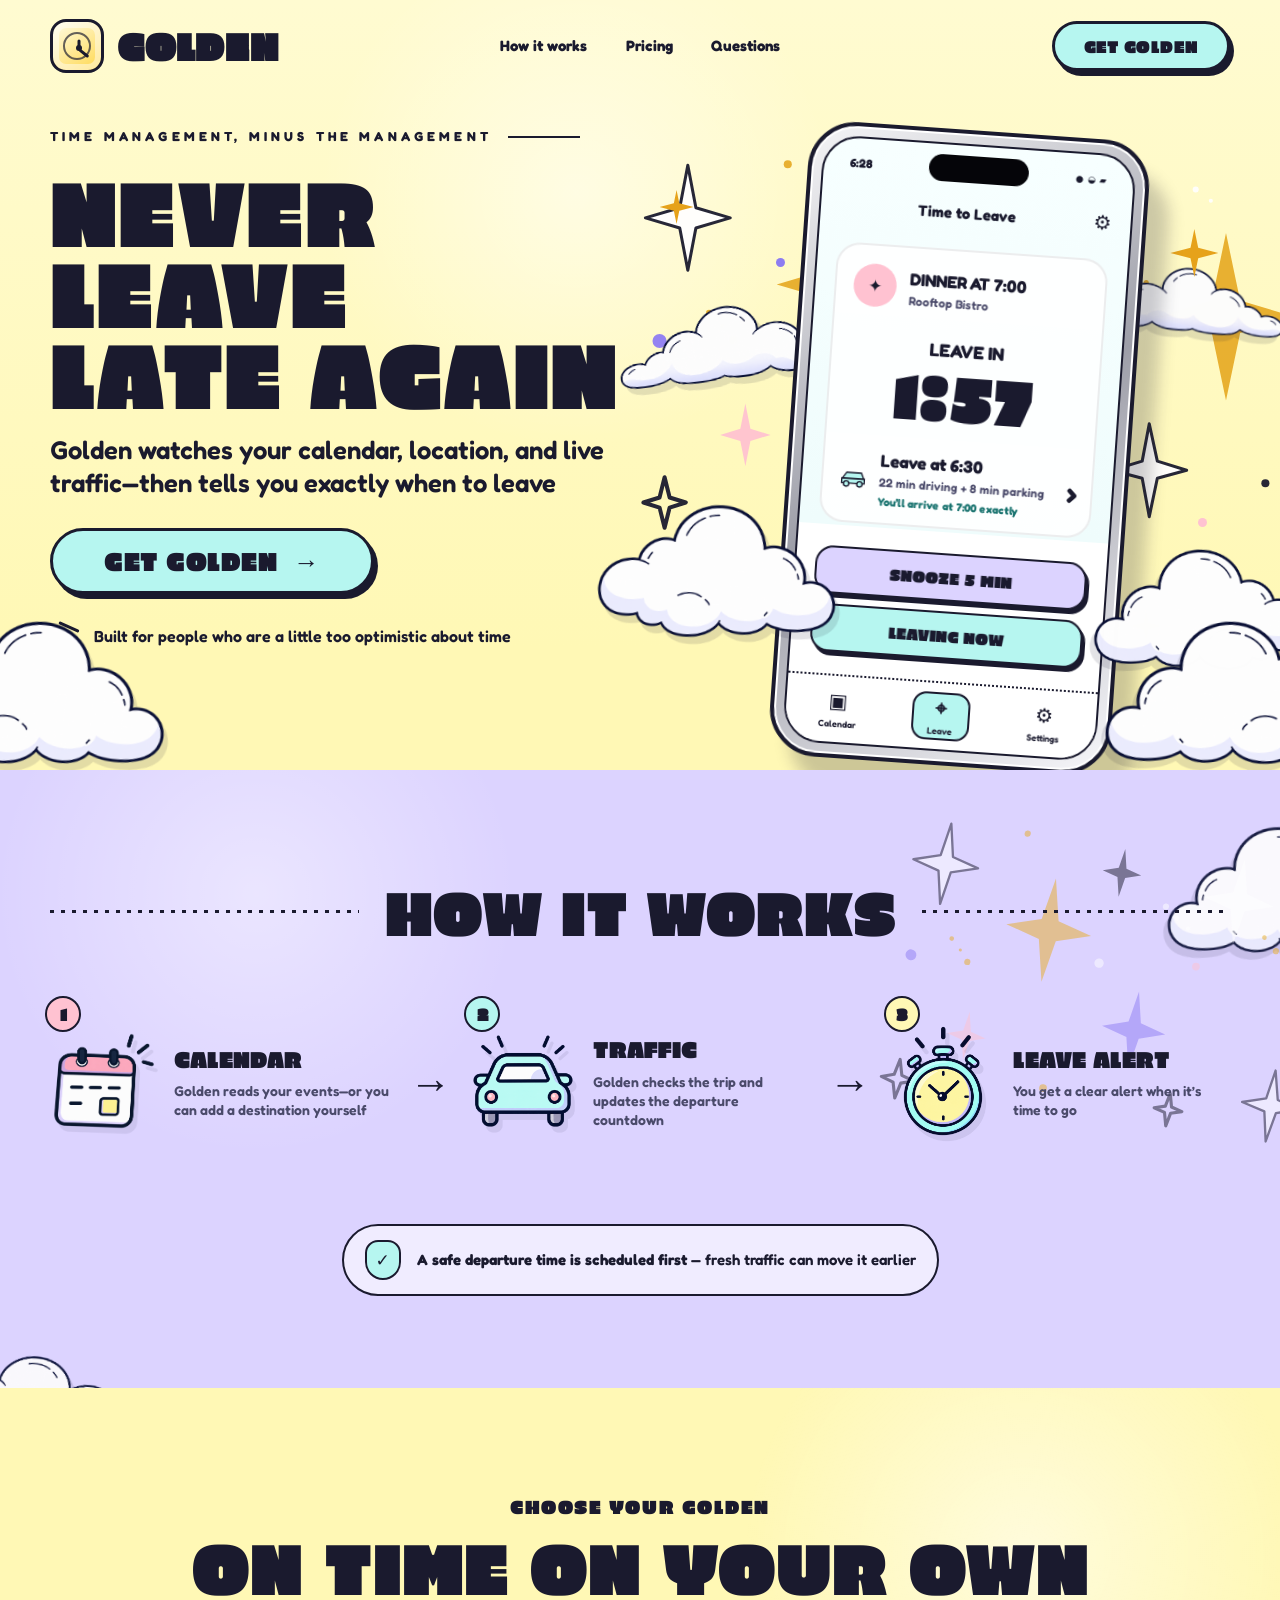
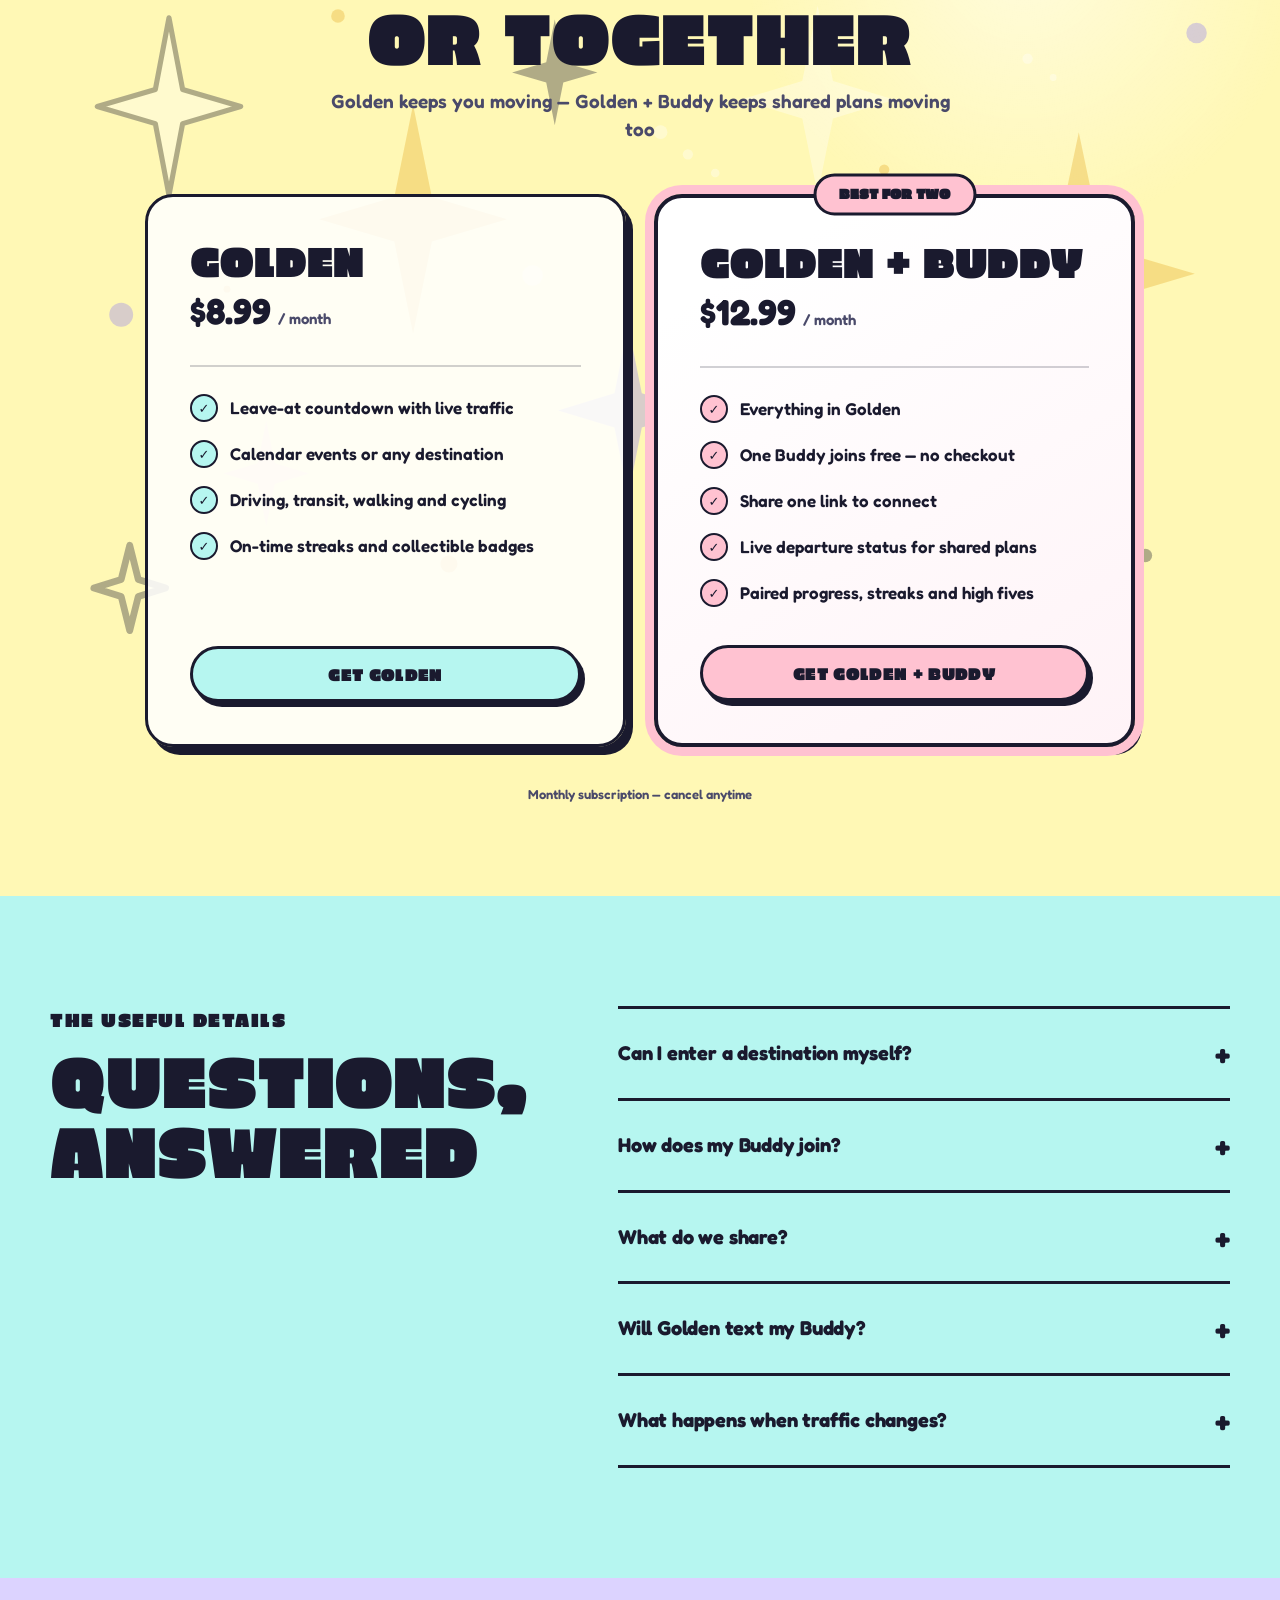
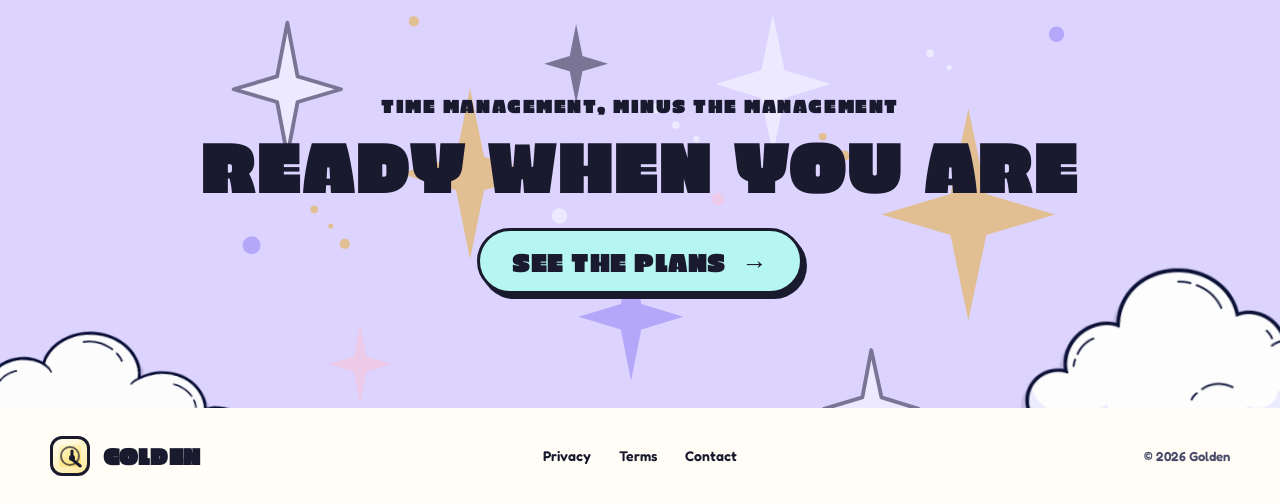
==== commit c0e8fc9b: "Preserve website campaign attribution through checkout" ====
--- a/golden/index.html
+++ b/golden/index.html
@@ -43,7 +43,7 @@
       rel="stylesheet"
     />
     <link rel="stylesheet" href="styles.css?v=7" />
-    <script src="analytics.js?v=1" defer></script>
+    <script src="analytics.js?v=2" defer></script>
     <script type="application/ld+json">
       {
         "@context": "https://schema.org",
